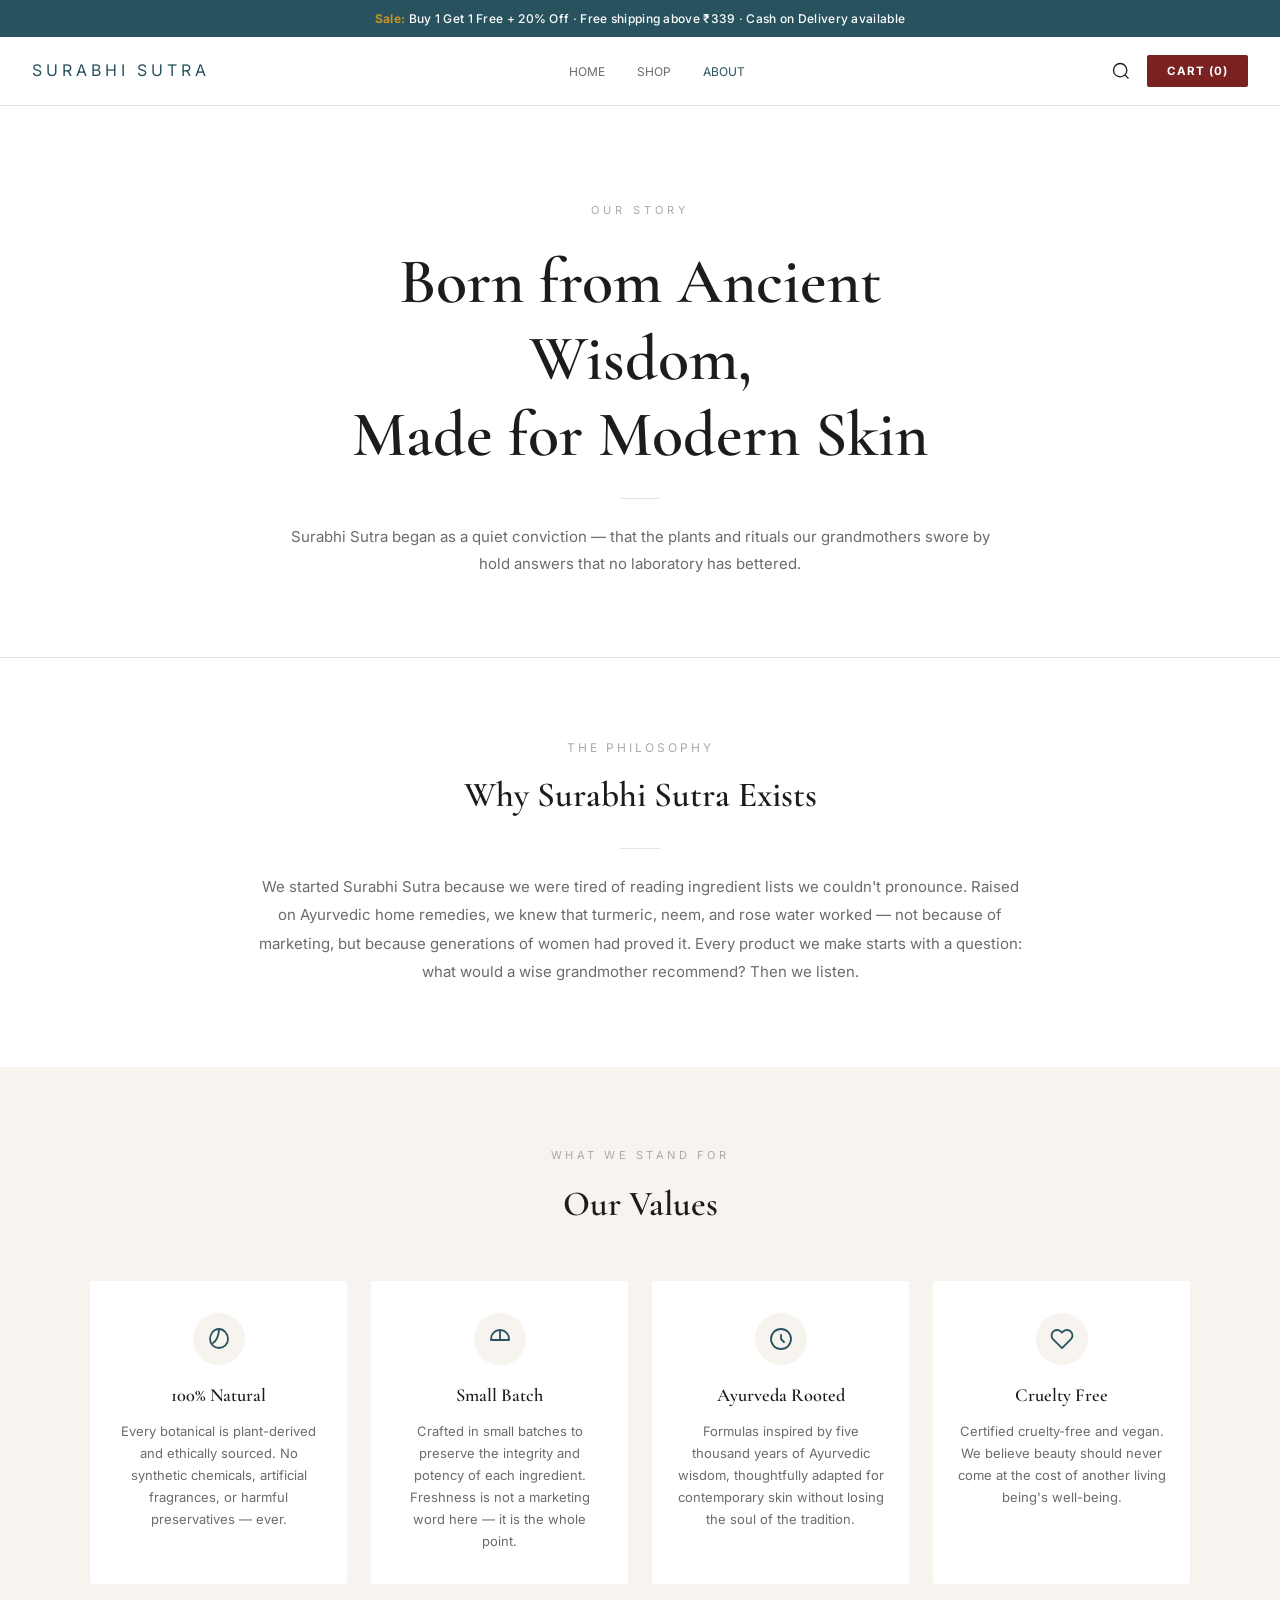
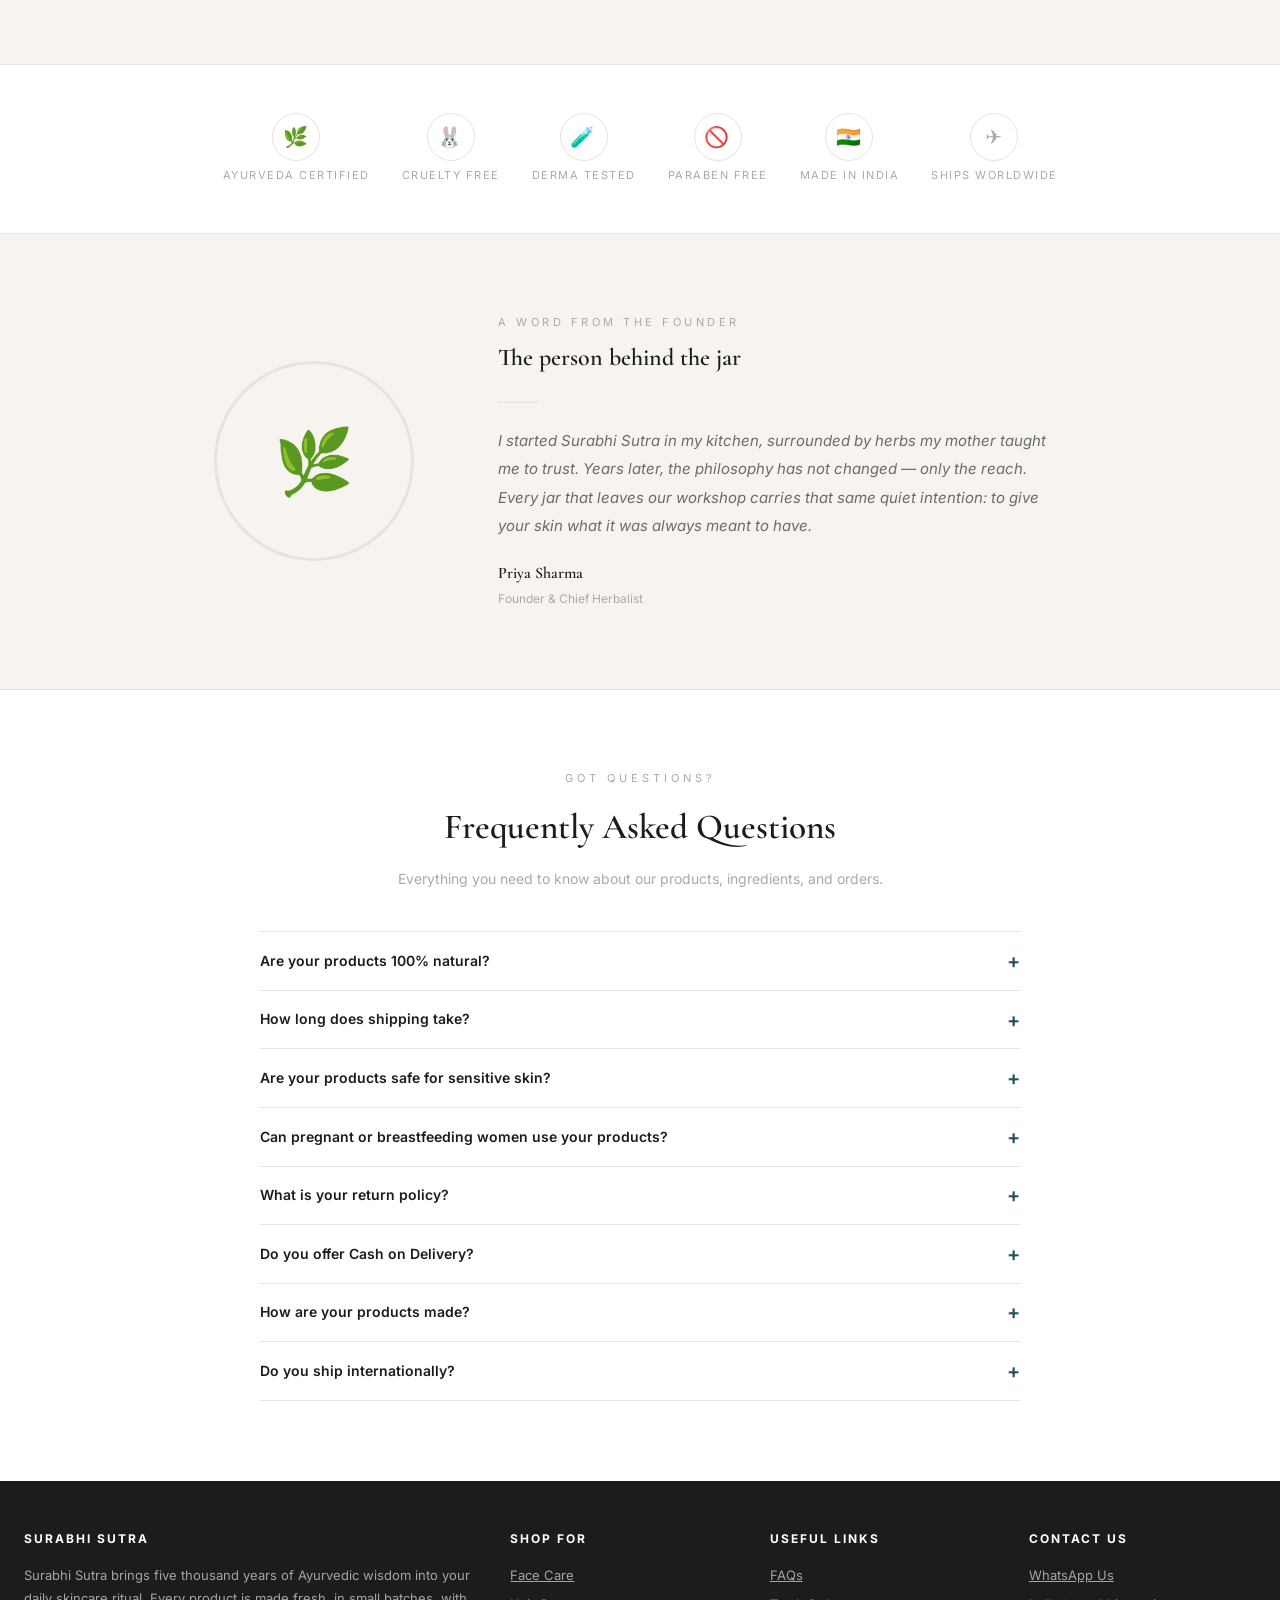
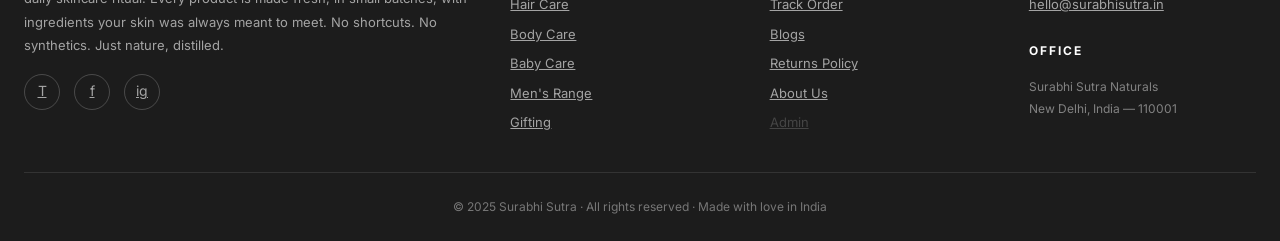
==== about.html @ f1f94193 "Fix announce bar not showing — add inline IIFE on all 4 pages Replace deferred footer.js-dependent a" ====
<!DOCTYPE html>
<html lang="en">
<head>
  <meta charset="UTF-8"/>
  <meta name="viewport" content="width=device-width, initial-scale=1.0"/>
  <title>About Us — Surabhi Sutra</title>
  <link rel="preconnect" href="https://fonts.googleapis.com">
  <link rel="preconnect" href="https://fonts.gstatic.com" crossorigin>
  <link href="https://fonts.googleapis.com/css2?family=Inter:wght@400;500;600;700&family=Cormorant+Garamond:ital,wght@0,400;0,600;1,400;1,600&display=swap" rel="stylesheet">
  <link rel="stylesheet" href="css/styles.css">
  <style>
    /* ── ABOUT HERO ── */
    .ab-hero{
      background:var(--cream);
      padding:6rem 1.5rem 5rem;
      text-align:center;
      border-bottom:1px solid var(--border);
    }
    .ab-hero-inner{max-width:700px;margin:auto;}
    .ab-hero-eyebrow{
      font-size:11px;letter-spacing:4px;text-transform:uppercase;
      color:var(--text-light);margin-bottom:1.5rem;
      font-family:'Inter',system-ui,sans-serif;
    }
    .ab-hero-heading{
      font-family:'Cormorant Garamond',Georgia,serif;
      font-size:clamp(2.4rem,5vw,4rem);
      font-weight:600;color:var(--text-dark);
      line-height:1.2;margin-bottom:1.5rem;
      white-space:pre-line;
    }
    .ab-hero-sub{
      font-size:15px;color:var(--text-mid);
      line-height:1.8;
    }

    /* ── STORY ── */
    .ab-story{
      max-width:820px;margin:0 auto;
      padding:5rem 1.5rem;text-align:center;
    }
    .ab-story-title{
      font-family:'Cormorant Garamond',Georgia,serif;
      font-size:clamp(1.6rem,3vw,2.2rem);
      font-weight:600;color:var(--text-dark);margin-bottom:1.5rem;
    }
    .ab-story-text{
      font-size:15px;color:var(--text-mid);line-height:1.9;
    }

    /* ── DIVIDER ── */
    .ab-divider{
      width:40px;height:1px;background:var(--border);
      margin:1.5rem auto;
    }
    .ab-divider.left{margin:1.5rem 0;}

    /* ── VALUES ── */
    .ab-values{
      background:var(--beige);
      padding:5rem 1.5rem;
    }
    .ab-values-inner{max-width:1100px;margin:auto;}
    .ab-values-eyebrow{
      font-size:11px;letter-spacing:3.5px;text-transform:uppercase;
      color:var(--text-light);margin-bottom:.75rem;text-align:center;
      font-family:'Inter',system-ui,sans-serif;
    }
    .ab-values-title{
      font-family:'Cormorant Garamond',Georgia,serif;
      font-size:clamp(1.6rem,3vw,2.2rem);font-weight:600;
      color:var(--text-dark);text-align:center;margin-bottom:3rem;
    }
    .ab-values-grid{
      display:grid;grid-template-columns:repeat(4,1fr);gap:1.5rem;
    }
    @media(max-width:900px){.ab-values-grid{grid-template-columns:1fr 1fr;}}
    @media(max-width:480px){.ab-values-grid{grid-template-columns:1fr;}}
    .ab-value-card{
      background:#fff;border:none;
      border-radius:2px;padding:2rem 1.5rem;text-align:center;
    }
    .ab-value-icon{
      width:52px;height:52px;border-radius:50%;
      background:var(--beige);margin:0 auto 1rem;
      display:flex;align-items:center;justify-content:center;
    }
    .ab-value-icon svg{
      width:24px;height:24px;stroke:var(--sage);
      fill:none;stroke-width:1.8;stroke-linecap:round;stroke-linejoin:round;
    }
    .ab-value-title{
      font-family:'Cormorant Garamond',Georgia,serif;
      font-size:1.15rem;font-weight:600;color:var(--text-dark);margin-bottom:.6rem;
    }
    .ab-value-desc{font-size:13px;color:var(--text-mid);line-height:1.7;}

    /* ── FOUNDER ── */
    .ab-founder-wrap{
      max-width:900px;margin:0 auto;
      padding:5rem 1.5rem;
      display:grid;grid-template-columns:220px 1fr;gap:4rem;
      align-items:center;
    }
    @media(max-width:700px){
      .ab-founder-wrap{grid-template-columns:1fr;text-align:center;}
      .ab-founder-img-wrap{margin:0 auto;}
      .ab-divider.left{margin:1.5rem auto;}
    }
    .ab-founder-img-wrap{
      width:200px;height:200px;border-radius:50%;
      overflow:hidden;background:var(--beige);
      border:3px solid var(--border);
      display:flex;align-items:center;justify-content:center;
      font-size:4rem;flex-shrink:0;
    }
    .ab-founder-img-wrap img{width:100%;height:100%;object-fit:cover;}
    .ab-founder-eyebrow{
      font-size:11px;letter-spacing:3.5px;text-transform:uppercase;
      color:var(--text-light);margin-bottom:.5rem;
      font-family:'Inter',system-ui,sans-serif;
    }
    .ab-founder-heading{
      font-family:'Cormorant Garamond',Georgia,serif;
      font-size:1.5rem;font-weight:600;color:var(--text-dark);
      margin-bottom:1rem;
    }
    .ab-founder-note{
      font-size:15px;color:var(--text-mid);
      line-height:1.9;font-style:italic;margin-bottom:1.25rem;
    }
    .ab-founder-sig{
      font-family:'Cormorant Garamond',Georgia,serif;
      font-size:1rem;font-weight:600;color:var(--text-dark);
    }
    .ab-founder-role{font-size:12px;color:var(--text-light);margin-top:3px;}

    /* ── FAQ ── */
    .ab-faq{
      padding:5rem 1.5rem;
      border-top:1px solid var(--border);
    }
    .ab-faq-inner{max-width:760px;margin:0 auto;}
    .ab-faq-eyebrow{
      font-size:11px;letter-spacing:4px;text-transform:uppercase;
      color:var(--text-light);margin-bottom:.75rem;text-align:center;
      font-family:'Inter',system-ui,sans-serif;
    }
    .ab-faq-title{
      font-family:'Cormorant Garamond',Georgia,serif;
      font-size:clamp(1.6rem,3vw,2.2rem);font-weight:600;
      color:var(--text-dark);text-align:center;margin-bottom:.75rem;
    }
    .ab-faq-sub{
      font-size:14px;color:var(--text-light);text-align:center;
      margin-bottom:2.5rem;line-height:1.7;
    }
    .ab-faq-list{}
    .ab-faq-item{
      border-bottom:1px solid var(--border);
    }
    .ab-faq-item:first-child{border-top:1px solid var(--border);}
    .ab-faq-q{
      display:flex;justify-content:space-between;align-items:center;
      padding:1.1rem 0;cursor:pointer;gap:1rem;
      font-size:14px;font-weight:600;color:var(--text-dark);
      font-family:'Inter',system-ui,sans-serif;
      user-select:none;
    }
    .ab-faq-q:hover{color:var(--sage);}
    .ab-faq-icon{
      font-size:1.25rem;line-height:1;flex-shrink:0;
      color:var(--sage);transition:transform .25s;
    }
    .ab-faq-item.open .ab-faq-icon{transform:rotate(45deg);}
    .ab-faq-body{
      max-height:0;overflow:hidden;
      transition:max-height .3s ease,padding .3s ease;
    }
    .ab-faq-item.open .ab-faq-body{max-height:600px;}
    .ab-faq-a{
      font-size:14px;color:var(--text-mid);line-height:1.85;
      padding-bottom:1.1rem;
    }

    /* ── CERTS STRIP ── */
    .ab-certs{
      background:var(--cream);
      border-top:1px solid var(--border);
      padding:3rem 1.5rem;
    }
    .ab-certs-inner{
      max-width:900px;margin:auto;
      display:flex;justify-content:center;flex-wrap:wrap;gap:2rem;
    }
    .ab-cert-badge{
      display:flex;flex-direction:column;align-items:center;gap:6px;
      font-size:11px;letter-spacing:1.5px;text-transform:uppercase;
      color:var(--text-light);font-family:'Inter',system-ui,sans-serif;
    }
    .ab-cert-icon{
      width:48px;height:48px;border:1px solid var(--border);border-radius:50%;
      display:flex;align-items:center;justify-content:center;font-size:20px;
    }
  </style>
</head>
<body>

<!-- ANNOUNCE BAR -->
<div class="announce-bar"><span id="announce-bar-text"></span></div>
<script>
(function(){
  try {
    var s=JSON.parse(localStorage.getItem('surabhi_announce_settings')||'{}');
    var msgs=(s.messages&&s.messages.filter(Boolean).length)?s.messages.filter(Boolean):['Sale: Buy 1 Get 1 Free + 20% Off · Free shipping above ₹339 · Cash on Delivery available'];
    var iv=Number(s.interval)||4;
    var el=document.getElementById('announce-bar-text');
    if(!el||!msgs.length)return;
    function fmt(t){var c=t.indexOf(':');return(c>0&&c<=25)?'<strong>'+t.slice(0,c)+':</strong>'+t.slice(c+1):t;}
    el.innerHTML=fmt(msgs[0]);
    if(msgs.length<2)return;
    var idx=0;
    setInterval(function(){el.classList.add('announce-fade');setTimeout(function(){idx=(idx+1)%msgs.length;el.innerHTML=fmt(msgs[idx]);el.classList.remove('announce-fade');},380);},iv*1000);
  }catch(e){}
})();
</script>

<!-- NAV -->
<nav>
  <div class="nav-logo" onclick="window.location.href='index.html'">SURABHI SUTRA</div>

  <ul class="nav-links">
    <li><a onclick="window.location.href='index.html'">Home</a></li>
    <li><a onclick="window.location.href='index.html?goto=shop'">Shop</a></li>
    <li><a onclick="window.location.href='about.html'" style="color:var(--sage);">About</a></li>
  </ul>

  <div class="nav-right">
    <button class="nav-icon-btn" title="Search" aria-label="Search" onclick="window.location.href='index.html?goto=shop'">
      <svg viewBox="0 0 24 24"><circle cx="11" cy="11" r="8"/><path d="m21 21-4.35-4.35"/></svg>
    </button>
    <button class="nav-cart" onclick="window.location.href='index.html?goto=cart'">
      Cart&nbsp;(<span id="cart-count">0</span>)
    </button>
    <button class="nav-hamburger" id="nav-hamburger" onclick="document.getElementById('mobile-nav-overlay').classList.toggle('open')" aria-label="Open menu">
      <span></span><span></span><span></span>
    </button>
  </div>
</nav>

<!-- MOBILE NAV OVERLAY -->
<div id="mobile-nav-overlay" class="mobile-nav-overlay">
  <button class="mobile-nav-close" onclick="document.getElementById('mobile-nav-overlay').classList.remove('open')" aria-label="Close menu">✕</button>
  <nav class="mobile-nav-list">
    <a onclick="window.location.href='index.html'">Home</a>
    <a onclick="window.location.href='index.html?goto=shop'">Shop</a>
    <a onclick="window.location.href='about.html'" style="color:var(--terracotta);">About</a>
    <button class="btn-primary" onclick="window.location.href='index.html?goto=cart'">
      Cart (<span id="mobile-cart-count">0</span>)
    </button>
  </nav>
</div>

<!-- HERO -->
<section class="ab-hero">
  <div class="ab-hero-inner">
    <p class="ab-hero-eyebrow" id="ab-eyebrow">Our Story</p>
    <h1 class="ab-hero-heading" id="ab-heading">Born from Ancient Wisdom,
Made for Modern Skin</h1>
    <div class="ab-divider"></div>
    <p class="ab-hero-sub" id="ab-subtext">Surabhi Sutra began as a quiet conviction — that the plants and rituals our grandmothers swore by hold answers that no laboratory has bettered.</p>
  </div>
</section>

<!-- BRAND STORY -->
<section class="ab-story">
  <p class="section-label" style="text-align:center;">THE PHILOSOPHY</p>
  <h2 class="ab-story-title" id="ab-story-title">Why Surabhi Sutra Exists</h2>
  <div class="ab-divider"></div>
  <p class="ab-story-text" id="ab-story-text">We started Surabhi Sutra because we were tired of reading ingredient lists we couldn't pronounce. Raised on Ayurvedic home remedies, we knew that turmeric, neem, and rose water worked — not because of marketing, but because generations of women had proved it. Every product we make starts with a question: what would a wise grandmother recommend? Then we listen.</p>
</section>

<!-- VALUES -->
<section class="ab-values">
  <div class="ab-values-inner">
    <p class="ab-values-eyebrow">What We Stand For</p>
    <h2 class="ab-values-title">Our Values</h2>
    <div class="ab-values-grid" id="ab-values-grid">
      <!-- filled by JS -->
    </div>
  </div>
</section>

<!-- CERTIFICATIONS STRIP -->
<section class="ab-certs">
  <div class="ab-certs-inner">
    <div class="ab-cert-badge"><div class="ab-cert-icon">🌿</div>Ayurveda Certified</div>
    <div class="ab-cert-badge"><div class="ab-cert-icon">🐰</div>Cruelty Free</div>
    <div class="ab-cert-badge"><div class="ab-cert-icon">🧪</div>Derma Tested</div>
    <div class="ab-cert-badge"><div class="ab-cert-icon">🚫</div>Paraben Free</div>
    <div class="ab-cert-badge"><div class="ab-cert-icon">🇮🇳</div>Made in India</div>
    <div class="ab-cert-badge"><div class="ab-cert-icon">✈️</div>Ships Worldwide</div>
  </div>
</section>

<!-- FOUNDER -->
<section style="background:var(--beige);border-top:1px solid var(--border);">
  <div class="ab-founder-wrap">
    <div>
      <div class="ab-founder-img-wrap" id="ab-founder-img-wrap">🌿</div>
    </div>
    <div>
      <p class="ab-founder-eyebrow">A Word from the Founder</p>
      <h3 class="ab-founder-heading">The person behind the jar</h3>
      <div class="ab-divider left"></div>
      <p class="ab-founder-note" id="ab-founder-note">I started Surabhi Sutra in my kitchen, surrounded by herbs my mother taught me to trust. Years later, the philosophy has not changed — only the reach. Every jar that leaves our workshop carries that same quiet intention: to give your skin what it was always meant to have.</p>
      <p class="ab-founder-sig" id="ab-founder-name">Priya Sharma</p>
      <p class="ab-founder-role" id="ab-founder-role">Founder &amp; Chief Herbalist</p>
    </div>
  </div>
</section>

<!-- FAQ -->
<section class="ab-faq" id="faq">
  <div class="ab-faq-inner">
    <p class="ab-faq-eyebrow">Got Questions?</p>
    <h2 class="ab-faq-title" id="ab-faq-title">Frequently Asked Questions</h2>
    <p class="ab-faq-sub" id="ab-faq-sub">Everything you need to know about our products, ingredients, and orders.</p>
    <div class="ab-faq-list" id="ab-faq-list"><!-- filled by JS --></div>
  </div>
</section>

<!-- FOOTER -->
<footer class="site-footer">
  <div class="site-footer-inner">
    <div class="site-footer-brand">
      <h4>Surabhi Sutra</h4>
      <p id="footer-brand-desc"></p>
      <div class="site-footer-socials" id="footer-socials"></div>
    </div>
    <div>
      <h4>Shop For</h4>
      <ul>
        <li><a href="index.html?goto=shop">Face Care</a></li>
        <li><a href="index.html?goto=shop">Hair Care</a></li>
        <li><a href="index.html?goto=shop">Body Care</a></li>
        <li><a href="index.html?goto=shop">Baby Care</a></li>
        <li><a href="index.html?goto=shop">Men's Range</a></li>
        <li><a href="index.html?goto=shop">Gifting</a></li>
      </ul>
    </div>
    <div>
      <h4>Useful Links</h4>
      <ul>
        <li><a href="about.html#faq">FAQs</a></li>
        <li><a href="#">Track Order</a></li>
        <li><a href="#">Blogs</a></li>
        <li><a href="returns.html">Returns Policy</a></li>
        <li><a href="about.html">About Us</a></li>
        <li><a href="admin.html" style="opacity:.3;">Admin</a></li>
      </ul>
    </div>
    <div>
      <h4>Contact Us</h4>
      <ul id="footer-contact-list"></ul>
      <div id="footer-office-block"></div>
    </div>
  </div>
  <div class="site-footer-bottom" id="footer-copyright"></div>
</footer>
<script src="js/footer.js"></script>

<script>
const VALUE_ICONS = [
  `<svg viewBox="0 0 24 24"><path d="M12 2C6 2 3 8 3 12c0 5 4 9 9 9s9-4 9-9C21 7 17 2 12 2z"/><path d="M12 2c0 0 0 10-6 14"/></svg>`,
  `<svg viewBox="0 0 24 24"><path d="M12 3a9 9 0 0 1 9 9v1H3v-1a9 9 0 0 1 9-9z"/><path d="M12 3v10"/></svg>`,
  `<svg viewBox="0 0 24 24"><circle cx="12" cy="12" r="10"/><path d="M12 8v4l3 3"/></svg>`,
  `<svg viewBox="0 0 24 24"><path d="M20.84 4.61a5.5 5.5 0 0 0-7.78 0L12 5.67l-1.06-1.06a5.5 5.5 0 0 0-7.78 7.78l1.06 1.06L12 21.23l7.78-7.78 1.06-1.06a5.5 5.5 0 0 0 0-7.78z"/></svg>`
];

const DEFAULT_FAQS = [
  { q: 'Are your products 100% natural?', a: 'Yes. Every ingredient in our formulas is plant-derived, Ayurvedic-sourced, and free from synthetic chemicals, artificial fragrances, SLS, SLES, and parabens. We publish the full INCI list on every product page.' },
  { q: 'How long does shipping take?', a: 'Delhi/NCR orders are delivered in 2–3 business days. Pan-India orders typically arrive in 4–5 business days. You will receive a tracking link via SMS/WhatsApp once your order is dispatched.' },
  { q: 'Are your products safe for sensitive skin?', a: 'Yes. Our formulas are dermatologically tested and free from harsh surfactants and synthetic irritants. We recommend a 24-hour patch test on the inner forearm before facial use — this is standard practice for any new skincare product.' },
  { q: 'Can pregnant or breastfeeding women use your products?', a: 'Our ingredient lists are clean and generally considered safe. However, as a precaution we always recommend consulting your doctor before introducing any new skincare product during pregnancy or while breastfeeding.' },
  { q: 'What is your return policy?', a: 'We accept returns on unopened, unused products within 7 days of delivery. For damaged or incorrect items, please contact us within 48 hours with a photo and we will arrange a replacement or full refund at no cost to you. See our full Returns Policy for details.' },
  { q: 'Do you offer Cash on Delivery?', a: 'Yes, COD is available across India. Please note that COD orders have a slightly longer processing time of 1 business day.' },
  { q: 'How are your products made?', a: 'All products are handcrafted in small batches at our workshop in New Delhi using whole, fresh botanicals. We do not use pre-made bases or bulk-manufactured extracts. Small-batch production means every jar reaches you at peak freshness and potency.' },
  { q: 'Do you ship internationally?', a: 'Currently we ship across India. International shipping to select countries is available — please WhatsApp us or email hello@surabhisutra.in for international order enquiries and shipping rates.' }
];

function getAboutSettings() {
  const DEFAULT = {
    eyebrow:      'Our Story',
    heading:      'Born from Ancient Wisdom,\nMade for Modern Skin',
    subtext:      'Surabhi Sutra began as a quiet conviction — that the plants and rituals our grandmothers swore by hold answers that no laboratory has bettered.',
    story_title:  'Why Surabhi Sutra Exists',
    story:        'We started Surabhi Sutra because we were tired of reading ingredient lists we couldn\'t pronounce. Raised on Ayurvedic home remedies, we knew that turmeric, neem, and rose water worked — not because of marketing, but because generations of women had proved it. Every product we make starts with a question: what would a wise grandmother recommend? Then we listen.',
    values: [
      { title: '100% Natural',    desc: 'Every botanical is plant-derived and ethically sourced. No synthetic chemicals, artificial fragrances, or harmful preservatives — ever.' },
      { title: 'Small Batch',     desc: 'Crafted in small batches to preserve the integrity and potency of each ingredient. Freshness is not a marketing word here — it is the whole point.' },
      { title: 'Ayurveda Rooted', desc: 'Formulas inspired by five thousand years of Ayurvedic wisdom, thoughtfully adapted for contemporary skin without losing the soul of the tradition.' },
      { title: 'Cruelty Free',    desc: 'Certified cruelty-free and vegan. We believe beauty should never come at the cost of another living being\'s well-being.' }
    ],
    founder_name: 'Priya Sharma',
    founder_role: 'Founder & Chief Herbalist',
    founder_note: 'I started Surabhi Sutra in my kitchen, surrounded by herbs my mother taught me to trust. Years later, the philosophy has not changed — only the reach. Every jar that leaves our workshop carries that same quiet intention: to give your skin what it was always meant to have.',
    founder_img:  '',
    faq_title:    'Frequently Asked Questions',
    faq_sub:      'Everything you need to know about our products, ingredients, and orders.',
    faqs:         DEFAULT_FAQS
  };
  try {
    const stored = JSON.parse(localStorage.getItem('surabhi_about_settings') || '{}');
    return {
      ...DEFAULT, ...stored,
      values: (stored.values?.length === 4 ? stored.values : DEFAULT.values),
      faqs:   (stored.faqs?.length ? stored.faqs : DEFAULT.faqs)
    };
  } catch { return DEFAULT; }
}

function toggleFaq(item) {
  item.classList.toggle('open');
}

function driveThumb(url) {
  const m = url.match(/\/d\/([a-zA-Z0-9_-]+)/);
  return m ? `https://drive.google.com/thumbnail?id=${m[1]}&sz=w400` : url;
}

function render() {
  const s = getAboutSettings();

  document.title = 'About Us — Surabhi Sutra';

  const set = (id, val) => { const el = document.getElementById(id); if (el) el.textContent = val; };
  set('ab-eyebrow',      s.eyebrow);
  set('ab-story-title',  s.story_title);
  set('ab-story-text',   s.story);
  set('ab-founder-note', s.founder_note);
  set('ab-founder-name', s.founder_name);
  set('ab-founder-role', s.founder_role);

  const headingEl = document.getElementById('ab-heading');
  if (headingEl) headingEl.textContent = s.heading.replace(/\\n/g, '\n');

  const subtextEl = document.getElementById('ab-subtext');
  if (subtextEl) subtextEl.textContent = s.subtext;

  const imgWrap = document.getElementById('ab-founder-img-wrap');
  if (imgWrap && s.founder_img) {
    imgWrap.innerHTML = `<img src="${driveThumb(s.founder_img)}" alt="${s.founder_name}" onerror="this.parentElement.innerHTML='🌿'">`;
  }

  const grid = document.getElementById('ab-values-grid');
  if (grid) {
    grid.innerHTML = s.values.map((v, i) => `
      <div class="ab-value-card">
        <div class="ab-value-icon">${VALUE_ICONS[i]}</div>
        <div class="ab-value-title">${v.title}</div>
        <div class="ab-value-desc">${v.desc}</div>
      </div>`).join('');
  }

  const faqTitle = document.getElementById('ab-faq-title');
  const faqSub   = document.getElementById('ab-faq-sub');
  const faqList  = document.getElementById('ab-faq-list');
  if (faqTitle) faqTitle.textContent = s.faq_title || 'Frequently Asked Questions';
  if (faqSub)   faqSub.textContent   = s.faq_sub   || '';
  if (faqList) {
    faqList.innerHTML = (s.faqs || []).map((f, i) => `
      <div class="ab-faq-item" id="faq-item-${i}">
        <div class="ab-faq-q" onclick="toggleFaq(document.getElementById('faq-item-${i}'))">
          <span>${f.q || ''}</span>
          <span class="ab-faq-icon">+</span>
        </div>
        <div class="ab-faq-body"><p class="ab-faq-a">${f.a || ''}</p></div>
      </div>`).join('');
    if (window.location.hash === '#faq') {
      document.getElementById('faq')?.scrollIntoView({ behavior: 'smooth', block: 'start' });
    }
  }

  try {
    const cart = JSON.parse(localStorage.getItem('surabhi_cart') || '[]');
    const count = cart.reduce((s, i) => s + (i.qty || 1), 0);
    ['cart-count','mobile-cart-count'].forEach(id => {
      const el = document.getElementById(id);
      if (el) el.textContent = count;
    });
  } catch {}
}

render();
renderFooter();
initAnnounceBar();
</script>
</body>
</html>
---- css/styles.css ----
/* RESET */
*{
  margin:0;
  padding:0;
  box-sizing:border-box;
}

/* ────────────────────────────── WELCOME SCREEN ────────────────────────────── */
#welcome-screen{
  position:fixed;
  inset:0;
  z-index:9000;
  background:var(--cream);
  display:flex;
  flex-direction:column;
  align-items:center;
  justify-content:center;
  text-align:center;
  padding:2rem;
  transition:opacity 0.8s ease,visibility 0.8s ease;
  opacity:1;
  visibility:visible;
}

#welcome-screen.fade-out{
  opacity:0;
  visibility:hidden;
  pointer-events:none;
}

.welcome-logo{
  font-family:'Inter',system-ui,sans-serif;
  font-size:13px;
  letter-spacing:6px;
  color:var(--sage);
  margin-bottom:2rem;
  text-transform:uppercase;
}

.welcome-divider{
  width:60px;
  height:0.5px;
  background:var(--border);
  margin:1.5rem auto;
}

.welcome-title{
  font-family:'Inter',system-ui,sans-serif;
  font-size:clamp(2rem,5vw,3rem);
  font-weight:400;
  color:var(--text-dark);
  letter-spacing:1px;
  line-height:1.4;
  margin-bottom:1rem;
}

.welcome-tagline{
  font-family:'Inter',system-ui,sans-serif;
  font-style:italic;
  font-size:1rem;
  color:var(--text-mid);
  letter-spacing:0.5px;
}

.welcome-loader{
  margin-top:3rem;
  width:80px;
  height:1px;
  background:var(--border);
  position:relative;
  overflow:hidden;
}

.welcome-loader::after{
  content:'';
  position:absolute;
  top:0;
  left:-100%;
  width:100%;
  height:100%;
  background:var(--sage);
  animation:loaderSlide 1.2s ease-in-out infinite;
}

@keyframes loaderSlide{
  0%{left:-100%;}
  50%{left:0;}
  100%{left:100%;}
}

/* THEME — International Premium Palette */
:root{
  --cream:#ffffff;
  --beige:#f7f4ef;
  --sage:#28535e;
  --sage-light:#1f5458;
  --terracotta:#7a2121;
  --brown:#5a1818;
  --text-dark:#1c1c1c;
  --text-mid:#6b6b6b;
  --text-light:#aaaaaa;
  --border:#e8e3dc;
  --amber:#c8922a;
  --sand:#e0b692;
  --sand-fg:#1b2e1e;
  --surface:#f7f4ef;
}

body{
  font-family:'Inter',system-ui,sans-serif;
  background:var(--cream);
  color:var(--text-dark);
  line-height:1.6;
}

/* GLOBAL CONTAINER (IMPORTANT) */
.container{
  max-width:1100px;
  margin:auto;
  padding:0 1.5rem;
}

/* SECTIONS */
.section{
  padding:4rem 0;
}

.section-label{
  font-size:12px;
  letter-spacing:3px;
  text-transform:uppercase;
  color:var(--text-light);
  margin-bottom:10px;
}

.section-title{
  font-family:'Cormorant Garamond',Georgia,serif;
  font-size:clamp(1.8rem,3vw,2.6rem);
  font-weight:600;
  letter-spacing:-.3px;
  margin-bottom:2rem;
}

/* TOAST */
#toast-container{
  position:fixed;
  bottom:2rem;
  right:2rem;
  z-index:9999;
}

.toast{
  background:#222;
  color:#fff;
  padding:10px 16px;
  margin-top:8px;
  opacity:0;
  transform:translateY(10px);
  transition:0.3s;
}

.toast.show{
  opacity:1;
  transform:translateY(0);
}

/* ANNOUNCEMENT BAR */
.announce-bar{
  background:var(--sage);
  color:#fff;
  text-align:center;
  font-size:12px;
  font-weight:500;
  padding:9px 16px;
  letter-spacing:.3px;
}
.announce-bar strong{color:var(--amber);}
#announce-bar-text{
  display:inline-block;
  transition:opacity .35s ease,transform .35s ease;
}
#announce-bar-text.announce-fade{
  opacity:0;
  transform:translateY(-6px);
}

/* MARQUEE */
.marquee-bar{
  background:var(--sage);
  overflow:hidden;
  padding:0.75rem 2rem;
}

.marquee-track{
  display:flex;
  align-items:center;
  gap:1rem;
  white-space:nowrap;
  will-change:transform;
}

.marquee-dot{
  color:#fff;
  opacity:0.5;
}

.marquee-track span{
  color:#fff;
  font-size:13px;
  letter-spacing:0.5px;
  display:inline-block;
  flex-shrink:0;
}

/* NAV */
nav{
  background:var(--cream);
  border-bottom:1px solid var(--border);
  padding:1rem 2rem;
  display:flex;
  justify-content:space-between;
  align-items:center;
  position:sticky;
  top:0;
  z-index:100;
}

.nav-logo{
  letter-spacing:4px;
  color:var(--sage);
  cursor:pointer;
}

.nav-links{
  display:flex;
  gap:2rem;
  list-style:none;
}

.nav-links a{
  text-transform:uppercase;
  font-size:12px;
  cursor:pointer;
  color:var(--text-mid);
}

.nav-links a:hover{
  color:var(--sage);
}

.nav-icon-btn{
  background:none;border:none;cursor:pointer;
  padding:8px;color:var(--text-dark);transition:color .2s;
  display:flex;align-items:center;justify-content:center;
}
.nav-icon-btn:hover{color:var(--terracotta);}
.nav-icon-btn svg{width:20px;height:20px;stroke:currentColor;fill:none;stroke-width:1.6;}
.nav-right{display:flex;align-items:center;gap:8px;flex-shrink:0;}
.nav-cart{
  font-size:11.5px;
  font-weight:700;
  letter-spacing:1px;
  text-transform:uppercase;
  cursor:pointer;
  background:var(--terracotta);
  color:#fff;
  border:none;
  border-radius:2px;
  padding:9px 20px;
  font-family:'Inter',system-ui,sans-serif;
  transition:background .2s;
}
.nav-cart:hover{background:var(--brown);}
@media(max-width:768px){
  .nav-icon-btn{display:none;}
}

/* PAGE */
.page{display:none;}
.page.active{display:block;}

/* HERO */
.hero{
  display:grid;
  grid-template-columns:1fr 1fr;
  min-height:82vh;
  background:var(--cream);
}

.hero-text{
  display:flex;
  flex-direction:column;
  justify-content:center;
  padding:80px 56px 80px 48px;
  gap:20px;
}

.hero-visual{
  background:var(--sage);
  position:relative;
  overflow:hidden;
  display:flex;
  align-items:center;
  justify-content:center;
}

.hero-visual::before{
  content:'';
  position:absolute;
  inset:0;
  background:radial-gradient(ellipse at 30% 40%, var(--sage-light) 0%, var(--sage) 60%);
}

.hero-visual::after{
  content:'🌿';
  font-size:9rem;
  opacity:.13;
  position:absolute;
  bottom:-20px;right:-20px;
  transform:rotate(-20deg);
}

.hero-eyebrow{
  font-size:11px;
  font-weight:700;
  letter-spacing:3px;
  text-transform:uppercase;
  color:var(--text-light);
  margin-bottom:0;
}

.hero-title{
  font-family:'Cormorant Garamond',Georgia,serif;
  font-size:clamp(3rem,6vw,5.5rem);
  font-weight:600;
  color:var(--text-dark);
  line-height:1.02;
  letter-spacing:-1px;
  margin-bottom:0;
}

.hero-title span{color:var(--terracotta);}

.hero-sub{
  max-width:460px;
  color:var(--text-mid);
  font-size:14px;
  line-height:1.75;
}

@media(max-width:768px){
  .hero{grid-template-columns:1fr;}
  .hero-visual{min-height:220px;order:-1;}
  .hero-text{padding:40px 20px;}
}

/* BUTTONS */
.btn-primary{
  padding:12px 32px;
  background:var(--terracotta);
  color:#fff;
  border:none;
  border-radius:2px;
  cursor:pointer;
  margin-top:1rem;
  letter-spacing:1px;
  font-weight:700;
  font-size:13px;
  text-transform:uppercase;
  font-family:'Inter',system-ui,sans-serif;
  transition:background .2s;
}

.btn-primary:hover{
  background:var(--brown);
}

/* PRODUCTS GRID */
.products-grid{
  display:grid;
  grid-template-columns:repeat(auto-fill,minmax(240px,1fr));
  gap:2rem;
}

/* PRODUCT CARD */
.product-card{
  background:#fff;
  border:none;
  border-radius:4px;
  cursor:pointer;
  transition:box-shadow .25s,transform .25s;
  box-shadow:0 1px 6px rgba(40,83,94,.08);
}

.product-card:hover{
  transform:translateY(-4px);
  box-shadow:0 6px 20px rgba(40,83,94,.15);
}

.product-img{
  height:auto;
  aspect-ratio:3/4;
  background:var(--beige);
  overflow:hidden;
}

.product-img img{
  width:100%;
  height:100%;
  object-fit:cover;
  transition:0.4s;
}

.product-card:hover img{
  transform:scale(1.05);
}

.product-info{
  padding:1rem;
}

.product-name{
  font-size:16px;
  margin-bottom:6px;
}

.product-price{
  color:var(--brown);
  font-weight:600;
}

/* PRODUCT PAGE */
.product-page-wrap{
  display:grid;
  grid-template-columns:1fr 1fr;
  gap:3rem;
  margin-top:2rem;
}

.product-page-wrap h2{
  font-size:2rem;
  margin-bottom:1rem;
}

.product-page-wrap p{
  color:var(--text-mid);
  margin-bottom:1rem;
}

/* GALLERY */
.gallery{
  position:relative;
  height:400px;
}

.slide{
  position:absolute;
  width:100%;
  height:100%;
  object-fit:cover;
  opacity:0;
  transition:0.5s;
}

.slide.active{
  opacity:1;
}

.gallery-thumbs{
  display:flex;
  gap:6px;
  margin-top:10px;
}

.gallery-thumbs img{
  width:60px;
  height:60px;
  object-fit:cover;
  cursor:pointer;
}

/* BUNDLE */
.bundle-box{
  margin-top:2rem;
  padding:1rem;
  border:1px solid var(--border);
  background:#fafafa;
}

.bundle-box button{
  display:block;
  margin-top:10px;
  width:100%;
}

/* CART */
#cart-content{
  max-width:600px;
  margin:auto;
  margin-top:2rem;
}

/* CHECKOUT */
.checkout-form{
  max-width:500px;
  margin:auto;
  padding:2rem;
  background:#fff;
  border:1px solid var(--border);
}

.checkout-form input{
  width:100%;
  padding:10px;
  margin-bottom:1rem;
  border:1px solid var(--border);
}

/* VALUES */
.values-grid{
  display:grid;
  grid-template-columns:repeat(auto-fit,minmax(200px,1fr));
  gap:1rem;
  margin-top:2rem;
}

.values-grid div{
  background:#fff;
  padding:1.5rem;
  text-align:center;
  border:none;
  border-radius:8px;
  box-shadow:0 1px 8px rgba(40,83,94,.09);
}

/* FOOTER */
.site-footer{
  background:var(--text-dark);
  color:rgba(255,255,255,.75);
  padding:3rem 1.5rem 1.5rem;
}
.site-footer-inner{
  max-width:1280px;margin:auto;
  display:grid;grid-template-columns:2fr 1fr 1fr 1fr;
  gap:2rem;margin-bottom:2rem;
}
.site-footer-inner h4{
  font-size:12px;letter-spacing:2px;text-transform:uppercase;
  color:#fff;margin-bottom:1rem;
  font-family:'Inter',system-ui,sans-serif;
}
.site-footer-inner ul{list-style:none;}
.site-footer-inner li{margin-bottom:6px;}
.site-footer-inner p,.site-footer-inner li{font-size:13px;line-height:1.8;}
.site-footer-inner a{color:rgba(255,255,255,.6);transition:.2s;cursor:pointer;}
.site-footer-inner a:hover{color:var(--amber);}
.site-footer-brand p{font-size:13px;line-height:1.8;color:rgba(255,255,255,.6);}
.site-footer-socials{display:flex;gap:14px;margin-top:1rem;}
.site-footer-socials a{
  width:36px;height:36px;border-radius:50%;
  border:1px solid rgba(255,255,255,.2);
  display:flex;align-items:center;justify-content:center;
  color:rgba(255,255,255,.6);font-size:14px;transition:.2s;
}
.site-footer-socials a:hover{border-color:var(--sage-light);color:var(--amber);}
.site-footer-bottom{
  max-width:1280px;margin:auto;
  border-top:1px solid rgba(255,255,255,.1);
  padding-top:1.5rem;
  font-size:12px;color:rgba(255,255,255,.4);
  text-align:center;
}

/* HAMBURGER NAV */
.nav-hamburger{
  display:none;
  flex-direction:column;
  gap:5px;
  background:none;
  border:none;
  cursor:pointer;
  padding:6px;
}
.nav-hamburger span{
  display:block;
  width:22px;
  height:2px;
  background:var(--text-dark);
  transition:.3s;
  border-radius:2px;
}

/* MOBILE NAV OVERLAY */
.mobile-nav-overlay{
  display:none;
  position:fixed;
  inset:0;
  background:var(--cream);
  z-index:1000;
  flex-direction:column;
  align-items:center;
  justify-content:center;
  gap:2rem;
}
.mobile-nav-overlay.open{display:flex;}
.mobile-nav-close{
  position:absolute;
  top:1.5rem;
  right:1.5rem;
  background:none;
  border:none;
  font-size:26px;
  cursor:pointer;
  color:var(--text-dark);
  line-height:1;
}
.mobile-nav-list{
  display:flex;
  flex-direction:column;
  align-items:center;
  gap:2rem;
  text-align:center;
}
.mobile-nav-list a{
  font-size:18px;
  letter-spacing:3px;
  text-transform:uppercase;
  color:var(--text-dark);
  cursor:pointer;
}
.mobile-nav-list a:hover{color:var(--terracotta);}

/* RESPONSIVE */
@media(max-width:900px){
  .product-page-wrap{
    grid-template-columns:1fr;
  }
  .site-footer-inner{
    grid-template-columns:1fr 1fr;
  }
}

@media(max-width:768px){
  nav{padding:.75rem 1.25rem;}
  .nav-links{display:none;}
  .nav-hamburger{display:flex;}
  .nav-cart{display:none;}
  .section{padding:2.5rem 0;}
  .section-title{font-size:1.5rem;}
  .announce-bar{font-size:11px;padding:7px 10px;}
}

@media(max-width:600px){
  .site-footer-inner{
    grid-template-columns:1fr;
  }
  .hero-title{
    font-size:2rem;
  }
  .products-grid{
    grid-template-columns:repeat(auto-fit,minmax(160px,1fr));
    gap:1rem;
  }
  .product-img{height:200px;}
  .cart-item-row{
    grid-template-columns:60px 1fr auto;
    grid-template-rows:auto auto;
  }
  .cart-item-unit,.cart-item-total{font-size:12px;}
}

/* ────────────────────────────── GALLERY PREMIUM ────────────────────────────── */
.gallery-wrap{
  position:relative;
  height:400px;
  background:var(--beige);
  overflow:hidden;
}

.gallery-arrow{
  position:absolute;
  top:50%;
  transform:translateY(-50%);
  z-index:10;
  width:36px;
  height:36px;
  background:#fff;
  border:none;
  border-radius:50%;
  box-shadow:0 2px 8px rgba(0,0,0,0.12);
  cursor:pointer;
  font-size:20px;
  color:var(--text-mid);
  display:flex;
  align-items:center;
  justify-content:center;
}

.gallery-arrow.prev{left:10px;}
.gallery-arrow.next{right:10px;}
.gallery-arrow:hover{background:var(--beige);}

.gallery-dots{
  position:absolute;
  bottom:10px;
  left:0;
  right:0;
  display:flex;
  justify-content:center;
  gap:6px;
}

.gallery-dot{
  width:7px;
  height:7px;
  border-radius:50%;
  background:var(--border);
  cursor:pointer;
  transition:background 0.3s;
}

.gallery-dot.active{background:var(--sage);}

.gallery-thumbs img{
  width:58px;
  height:58px;
  object-fit:cover;
  cursor:pointer;
  border:1.5px solid transparent;
  transition:border-color 0.2s;
}

.gallery-thumbs img.active{border-color:var(--sage);}

/* ────────────────────────────── PRODUCT DETAIL ────────────────────────────── */
.product-category-label{
  font-size:11px;
  letter-spacing:3px;
  text-transform:uppercase;
  color:var(--sage-light);
  margin-bottom:10px;
  font-family:'Inter',system-ui,sans-serif;
}

.product-detail-name{
  font-family:'Inter',system-ui,sans-serif;
  font-size:1.8rem;
  margin-bottom:0.75rem;
  color:var(--text-dark);
}

.product-detail-desc{
  font-size:13px;
  line-height:1.8;
  color:var(--text-mid);
  margin-bottom:1rem;
}

.product-divider{
  border:none;
  border-top:0.5px solid var(--border);
  margin:1rem 0;
}

.product-detail-price{
  font-size:26px;
  font-weight:700;
  color:var(--brown);
  font-family:'Inter',system-ui,sans-serif;
  margin-bottom:1.25rem;
}

/* ────────────────────────────── QTY CONTROL ────────────────────────────── */
.qty-row{
  display:flex;
  align-items:center;
  width:fit-content;
  border:1px solid var(--border);
  margin-bottom:1.25rem;
}

.qty-btn{
  width:38px;
  height:38px;
  background:none;
  border:none;
  font-size:18px;
  cursor:pointer;
  color:var(--text-mid);
  display:flex;
  align-items:center;
  justify-content:center;
}

.qty-btn:hover{background:var(--beige);}

.qty-display{
  width:44px;
  text-align:center;
  font-size:14px;
  border-left:1px solid var(--border);
  border-right:1px solid var(--border);
  height:38px;
  line-height:38px;
  font-family:'Inter',system-ui,sans-serif;
}

/* ────────────────────────────── ACTION BUTTONS ────────────────────────────── */
.product-actions{
  display:flex;
  gap:10px;
  flex-wrap:wrap;
  margin-bottom:1.5rem;
}

.product-actions .btn-primary{margin-top:0;}

.btn-outline{
  padding:12px 28px;
  background:transparent;
  color:var(--sage);
  border:1.5px solid var(--sage);
  cursor:pointer;
  letter-spacing:1px;
  font-size:13px;
  text-transform:uppercase;
  transition:background 0.2s,color 0.2s;
  font-family:'Inter',system-ui,sans-serif;
}

.btn-outline:hover{background:var(--sage);color:#fff;}

.btn-primary.confirmed{
  background:var(--sage-light);
  pointer-events:none;
}

/* ────────────────────────────── DELIVERY STRIP ────────────────────────────── */
.delivery-strip{
  display:flex;
  gap:1.25rem;
  font-size:12px;
  color:var(--text-light);
  border-top:0.5px solid var(--border);
  padding-top:1rem;
  margin-top:0.5rem;
  flex-wrap:wrap;
  font-family:'Inter',system-ui,sans-serif;
}

.delivery-strip span{
  display:flex;
  align-items:center;
  gap:5px;
}

/* ────────────────────────────── BUNDLE CARDS ────────────────────────────── */
.bundle-section{
  margin-top:2rem;
  padding-top:1.25rem;
  border-top:0.5px solid var(--border);
}

.bundle-section-title{
  font-size:11px;
  letter-spacing:2px;
  text-transform:uppercase;
  color:var(--text-light);
  margin-bottom:1rem;
  font-family:'Inter',system-ui,sans-serif;
}

.bundle-cards{
  display:flex;
  gap:10px;
  flex-wrap:wrap;
}

.bundle-card{
  flex:1;
  min-width:110px;
  border:1.5px solid var(--border);
  padding:14px 12px;
  cursor:pointer;
  text-align:center;
  transition:border-color 0.2s,background 0.2s;
  background:#fff;
}

.bundle-card:hover,.bundle-card.selected{
  border-color:var(--sage);
  background:var(--cream);
}

.bundle-qty-label{
  font-size:13px;
  font-weight:600;
  color:var(--text-dark);
  margin-bottom:6px;
  font-family:'Inter',system-ui,sans-serif;
}

.bundle-subtitle{
  font-size:11px;
  color:var(--text-light);
  margin-bottom:8px;
  font-family:'Inter',system-ui,sans-serif;
}

.bundle-badge{
  display:inline-block;
  background:var(--sage);
  color:#fff;
  font-size:10px;
  letter-spacing:1px;
  padding:2px 8px;
  margin-bottom:8px;
  text-transform:uppercase;
  font-family:'Inter',system-ui,sans-serif;
}

.bundle-price{
  font-size:15px;
  font-weight:700;
  color:var(--brown);
  font-family:'Inter',system-ui,sans-serif;
}

.bundle-original{
  font-size:11px;
  color:var(--text-light);
  text-decoration:line-through;
  font-family:'Inter',system-ui,sans-serif;
}

/* ────────────────────────────── CART REDESIGN ────────────────────────────── */
.cart-item-row{
  display:grid;
  grid-template-columns:72px 1fr auto auto auto;
  align-items:center;
  gap:1rem;
  padding:1rem 0;
  border-bottom:0.5px solid var(--border);
}

.cart-item-thumb{
  width:72px;
  height:72px;
  object-fit:cover;
  background:var(--beige);
  display:block;
}

.cart-item-name{
  font-size:14px;
  color:var(--text-dark);
  line-height:1.4;
  font-family:'Inter',system-ui,sans-serif;
}

.cart-item-unit{
  font-size:13px;
  color:var(--text-light);
  white-space:nowrap;
  font-family:'Inter',system-ui,sans-serif;
}

.cart-item-total{
  font-size:14px;
  font-weight:600;
  color:var(--brown);
  white-space:nowrap;
  font-family:'Inter',system-ui,sans-serif;
}

.cart-remove-btn{
  background:none;
  border:none;
  color:var(--terracotta);
  cursor:pointer;
  font-size:18px;
  line-height:1;
  padding:4px;
}

.cart-remove-btn:hover{opacity:0.7;}

.cart-total-row{
  display:flex;
  justify-content:space-between;
  align-items:center;
  padding-top:1.5rem;
  gap:1rem;
  flex-wrap:wrap;
}

.cart-subtotal-label{
  font-size:12px;
  letter-spacing:2px;
  text-transform:uppercase;
  color:var(--text-light);
  font-family:'Inter',system-ui,sans-serif;
}

.cart-subtotal-amount{
  font-size:22px;
  font-weight:700;
  color:var(--brown);
  font-family:'Inter',system-ui,sans-serif;
}

.cart-empty-msg{
  text-align:center;
  padding:4rem 2rem;
  color:var(--text-light);
  font-size:15px;
  border:1px dashed var(--border);
  font-family:'Inter',system-ui,sans-serif;
}

/* ────────────────────────────── VALUE CARD ICONS ────────────────────────────── */
.value-icon{
  margin-bottom:14px;
  display:flex;
  justify-content:center;
}

.value-icon svg{
  width:32px;
  height:32px;
  stroke:var(--sage);
  fill:none;
  stroke-width:1.5;
  stroke-linecap:round;
  stroke-linejoin:round;
}

.value-card{
  background:transparent;
  padding:1.5rem;
  text-align:center;
  border:none;
  box-shadow:none;
}

.value-icon{
  margin-bottom:20px;
  display:flex;
  justify-content:center;
}

.value-icon-wrap{
  width:56px;height:56px;
  border:1.5px solid var(--border);
  border-radius:50%;
  display:flex;align-items:center;justify-content:center;
  margin:0 auto 20px;
}

.value-icon svg{
  width:26px;height:26px;
  stroke:var(--sage);
  fill:none;stroke-width:1.5;
  stroke-linecap:round;stroke-linejoin:round;
}

.value-title{
  font-size:14px;
  font-weight:700;
  font-family:'Inter',system-ui,sans-serif;
  color:var(--text-dark);
  margin-bottom:10px;
}

.value-desc{
  font-size:13px;
  line-height:1.75;
  color:var(--text-mid);
  font-family:'Inter',system-ui,sans-serif;
}

/* ──────────────────────────────────────────────────────
   NEW PREMIUM SECTIONS
   ────────────────────────────────────────────────────── */

/* STATS STRIP */
.stats-strip{
  display:grid;grid-template-columns:repeat(4,1fr);
  background:var(--surface);
  border-top:1px solid var(--border);
  border-bottom:1px solid var(--border);
}
.stats-strip-item{
  padding:36px 20px;text-align:center;
  border-right:1px solid var(--border);
}
.stats-strip-item:last-child{border-right:none;}
.stats-strip-num{
  display:block;
  font-family:'Cormorant Garamond',Georgia,serif;
  font-size:clamp(2rem,3vw,2.6rem);
  font-weight:600;color:var(--text-dark);
  line-height:1;margin-bottom:7px;
}
.stats-strip-label{
  font-size:10.5px;letter-spacing:2.5px;
  text-transform:uppercase;color:var(--text-light);
}
@media(max-width:768px){
  .stats-strip{grid-template-columns:repeat(2,1fr);}
  .stats-strip-item:nth-child(2){border-right:none;}
  .stats-strip-item{padding:28px 16px;}
}

/* CATEGORY TILES */
.cats-section{padding:88px 0;background:var(--cream);}
.cats-head{text-align:center;margin-bottom:44px;}
.cats-eyebrow{
  font-size:10.5px;letter-spacing:3.5px;text-transform:uppercase;
  color:var(--text-light);margin-bottom:12px;
}
.cats-title{
  font-family:'Cormorant Garamond',Georgia,serif;
  font-size:clamp(1.8rem,3vw,2.6rem);font-weight:600;color:var(--text-dark);
}
.cats-grid{
  display:grid;grid-template-columns:repeat(4,1fr);gap:16px;
}
.cat-tile{
  aspect-ratio:3/4;position:relative;overflow:hidden;
  cursor:pointer;display:flex;align-items:flex-end;
  transition:transform .5s ease;
}
.cat-tile:hover{transform:scale(1.02);}
.cat-tile-bg{
  position:absolute;inset:0;
  display:flex;align-items:center;justify-content:center;
  font-size:5rem;transition:transform .5s ease;
}
.cat-tile:hover .cat-tile-bg{transform:scale(1.08);}
.cat-tile-overlay{
  position:absolute;inset:0;
  background:linear-gradient(to top,rgba(20,20,20,.7) 0%,transparent 55%);
}
.cat-tile-label{position:relative;z-index:1;padding:20px;}
.cat-tile-name{
  display:block;font-size:15px;font-weight:700;
  color:#fff;letter-spacing:.3px;margin-bottom:4px;
}
.cat-tile-sub{font-size:11px;color:rgba(255,255,255,.65);letter-spacing:1.5px;text-transform:uppercase;}
@media(max-width:900px){.cats-grid{grid-template-columns:repeat(2,1fr);}}
@media(max-width:480px){.cats-grid{gap:10px;}}

/* EDITORIAL SPLIT */
.editorial-section{
  display:grid;grid-template-columns:1fr 1fr;
}
.editorial-panel{
  background:var(--sage);min-height:520px;
  display:flex;align-items:center;justify-content:center;
  position:relative;overflow:hidden;
}
.editorial-panel::before{
  content:'';position:absolute;inset:0;
  background:radial-gradient(ellipse at 30% 50%,var(--sage-light) 0%,#1a3a42 100%);
}
.editorial-panel-icon{font-size:8rem;opacity:.13;position:relative;z-index:1;transform:rotate(-12deg);}
.editorial-content{
  padding:80px 64px;background:var(--surface);
  display:flex;flex-direction:column;justify-content:center;gap:24px;
}
.editorial-eyebrow{
  font-size:10.5px;letter-spacing:3.5px;text-transform:uppercase;color:var(--text-light);
}
.editorial-heading{
  font-family:'Cormorant Garamond',Georgia,serif;
  font-size:clamp(2rem,3.5vw,3rem);font-weight:600;
  color:var(--text-dark);line-height:1.12;letter-spacing:-.5px;
}
.editorial-heading em{font-style:italic;color:var(--terracotta);}
.editorial-body{font-size:14px;color:var(--text-mid);line-height:1.85;max-width:460px;}
.editorial-btn{
  width:fit-content;padding:13px 28px;
  background:var(--text-dark);color:#fff;
  border:none;border-radius:2px;
  font-size:11.5px;font-weight:700;letter-spacing:1.5px;text-transform:uppercase;
  cursor:pointer;font-family:'Inter',system-ui,sans-serif;transition:background .2s;
}
.editorial-btn:hover{background:var(--terracotta);}
@media(max-width:900px){
  .editorial-section{grid-template-columns:1fr;}
  .editorial-panel{min-height:280px;}
  .editorial-content{padding:48px 28px;}
}

/* CERTIFICATIONS STRIP */
.certs-strip{
  padding:32px 24px;
  border-top:1px solid var(--border);
  border-bottom:1px solid var(--border);
  background:var(--cream);
}
.certs-inner{
  max-width:1200px;margin:0 auto;
  display:flex;align-items:center;
  justify-content:center;gap:44px;flex-wrap:wrap;
}
.certs-label{
  font-size:9.5px;letter-spacing:3px;text-transform:uppercase;
  color:var(--text-light);font-weight:700;white-space:nowrap;
}
.certs-sep{width:1px;height:30px;background:var(--border);flex-shrink:0;}
.cert-item{text-align:center;display:flex;flex-direction:column;align-items:center;gap:5px;}
.cert-icon{font-size:20px;}
.cert-name{font-size:10px;letter-spacing:1.5px;color:var(--text-mid);font-weight:700;text-transform:uppercase;}
@media(max-width:600px){.certs-inner{gap:20px;}.certs-sep{display:none;}}

/* TESTIMONIALS */
.testimonials-section{padding:88px 0;background:var(--surface);}
.testimonials-head{text-align:center;margin-bottom:52px;}
.testimonials-eyebrow{
  font-size:10.5px;letter-spacing:3.5px;text-transform:uppercase;
  color:var(--text-light);margin-bottom:12px;
}
.testimonials-title{
  font-family:'Cormorant Garamond',Georgia,serif;
  font-size:clamp(1.8rem,3vw,2.6rem);font-weight:600;color:var(--text-dark);
}
.testimonials-grid{
  display:grid;grid-template-columns:repeat(3,1fr);gap:24px;
}
.testimonial-card{
  background:var(--cream);padding:32px;
  border:1px solid var(--border);
}
.testimonial-stars{color:var(--amber);font-size:14px;letter-spacing:3px;margin-bottom:16px;}
.testimonial-text{
  font-size:14px;color:var(--text-mid);
  line-height:1.8;margin-bottom:22px;font-style:italic;
}
.testimonial-author{font-size:12px;font-weight:700;color:var(--text-dark);letter-spacing:.5px;}
.testimonial-location{font-size:11px;color:var(--text-light);margin-top:3px;}
@media(max-width:900px){
  .testimonials-grid{grid-template-columns:1fr;max-width:520px;margin:0 auto;}
}

/* INSTAGRAM GRID */
.insta-section{
  padding:64px 0;background:var(--cream);
  border-top:1px solid var(--border);text-align:center;
}
.insta-eyebrow{
  font-size:10.5px;letter-spacing:3.5px;text-transform:uppercase;
  color:var(--text-light);margin-bottom:10px;
}
.insta-title{
  font-family:'Cormorant Garamond',Georgia,serif;
  font-size:clamp(1.4rem,2.5vw,2rem);font-weight:600;
  color:var(--text-dark);margin-bottom:30px;
}
.insta-grid{
  display:grid;grid-template-columns:repeat(6,1fr);
  gap:4px;max-width:1000px;margin:0 auto 26px;
}
.insta-tile{
  aspect-ratio:1/1;display:flex;align-items:center;
  justify-content:center;font-size:2.2rem;
  opacity:.45;cursor:pointer;transition:opacity .3s;
  border:1px solid var(--border);
}
.insta-tile:hover{opacity:.75;}
.insta-tile:nth-child(1){background:#e8f0ec;}
.insta-tile:nth-child(2){background:#f5edcc;}
.insta-tile:nth-child(3){background:#ece8f0;}
.insta-tile:nth-child(4){background:#f0e8e0;}
.insta-tile:nth-child(5){background:#e0ecf0;}
.insta-tile:nth-child(6){background:#f0ece0;}
.insta-handle{font-size:14px;color:var(--text-mid);margin-bottom:16px;}
.insta-handle a{color:var(--terracotta);font-weight:700;text-decoration:none;}
.insta-follow-btn{
  padding:11px 26px;border:1.5px solid var(--text-dark);
  background:none;color:var(--text-dark);border-radius:2px;
  font-size:11.5px;font-weight:700;letter-spacing:1.5px;text-transform:uppercase;
  cursor:pointer;font-family:'Inter',system-ui,sans-serif;transition:.2s;
}
.insta-follow-btn:hover{background:var(--text-dark);color:#fff;}
@media(max-width:600px){.insta-grid{grid-template-columns:repeat(3,1fr);}}

/* ── SHOP SEARCH ── */
.shop-search-wrap{
  position:relative;
  max-width:480px;
  margin:1.5rem 0 2.5rem;
}
.shop-search-icon{
  position:absolute;left:14px;top:50%;transform:translateY(-50%);
  width:16px;height:16px;stroke:var(--text-light);stroke-width:2;
  fill:none;stroke-linecap:round;stroke-linejoin:round;pointer-events:none;
}
.shop-search-input{
  width:100%;
  padding:12px 16px 12px 42px;
  border:1.5px solid var(--border);
  border-radius:2px;
  font-size:14px;
  font-family:'Inter',system-ui,sans-serif;
  color:var(--text-dark);
  background:#fff;
  outline:none;
  transition:border-color .2s;
}
.shop-search-input::placeholder{color:var(--text-light);}
.shop-search-input:focus{border-color:var(--amber);}

/* ── MAIN CART DRAWER ── */
.main-cart-overlay{
  position:fixed;inset:0;background:rgba(0,0,0,.45);
  z-index:1400;opacity:0;pointer-events:none;
  transition:opacity .3s;
}
.main-cart-overlay.open{opacity:1;pointer-events:all;}
.main-cart-drawer{
  position:fixed;top:0;right:0;bottom:0;
  width:min(420px,100vw);
  z-index:1500;
  transform:translateX(100%);
  transition:transform .35s ease;
}
.main-cart-drawer.open{transform:translateX(0);}
.main-cart-panel{
  height:100%;display:flex;flex-direction:column;
  background:#fff;
}
.main-cart-head{
  display:flex;align-items:center;justify-content:space-between;
  padding:1.25rem 1.5rem;
  border-bottom:1px solid var(--border);
  font-family:'Inter',system-ui,sans-serif;
  font-size:12px;font-weight:700;letter-spacing:2px;text-transform:uppercase;
  color:var(--text-dark);
}
.main-cart-close{
  background:none;border:none;font-size:18px;
  cursor:pointer;color:var(--text-mid);line-height:1;padding:4px;
}
.main-cart-body{flex:1;overflow-y:auto;padding:1rem 1.5rem;}
.main-cart-empty{
  text-align:center;padding:3rem 0;
  color:var(--text-mid);
  font-family:'Inter',system-ui,sans-serif;font-size:14px;
  line-height:1.8;
}
.main-cart-item{
  display:flex;gap:14px;align-items:flex-start;
  padding:16px 0;border-bottom:1px solid var(--border);
}
.main-cart-item:last-child{border-bottom:none;}
.main-cart-thumb{
  width:72px;height:72px;object-fit:cover;
  background:var(--beige);flex-shrink:0;display:block;
}
.main-cart-info{flex:1;min-width:0;}
.main-cart-name{
  font-size:13px;color:var(--text-dark);line-height:1.4;
  margin-bottom:5px;font-family:'Inter',system-ui,sans-serif;
}
.main-cart-price{
  font-size:12px;color:var(--text-mid);
  font-family:'Inter',system-ui,sans-serif;
}
.main-cart-remove{
  background:none;border:none;color:var(--text-light);
  cursor:pointer;font-size:14px;padding:4px;flex-shrink:0;
  line-height:1;transition:color .2s;
}
.main-cart-remove:hover{color:var(--terracotta);}
.main-cart-foot{padding:1.25rem 1.5rem;border-top:1px solid var(--border);}
.main-cart-subtotal{
  display:flex;justify-content:space-between;align-items:baseline;
  margin-bottom:1.25rem;
}
.main-cart-subtotal-label{
  font-size:10.5px;letter-spacing:2px;text-transform:uppercase;
  color:var(--text-light);font-family:'Inter',system-ui,sans-serif;
}
.main-cart-subtotal-amount{
  font-size:22px;font-weight:700;color:var(--text-dark);
  font-family:'Inter',system-ui,sans-serif;
}
.main-cart-continue-btn{
  width:100%;background:none;border:1.5px solid var(--border);
  color:var(--text-dark);border-radius:2px;padding:12px;
  font-size:11px;letter-spacing:1.5px;text-transform:uppercase;
  cursor:pointer;font-family:'Inter',system-ui,sans-serif;
  transition:.2s;
}
.main-cart-continue-btn:hover{border-color:var(--text-dark);}
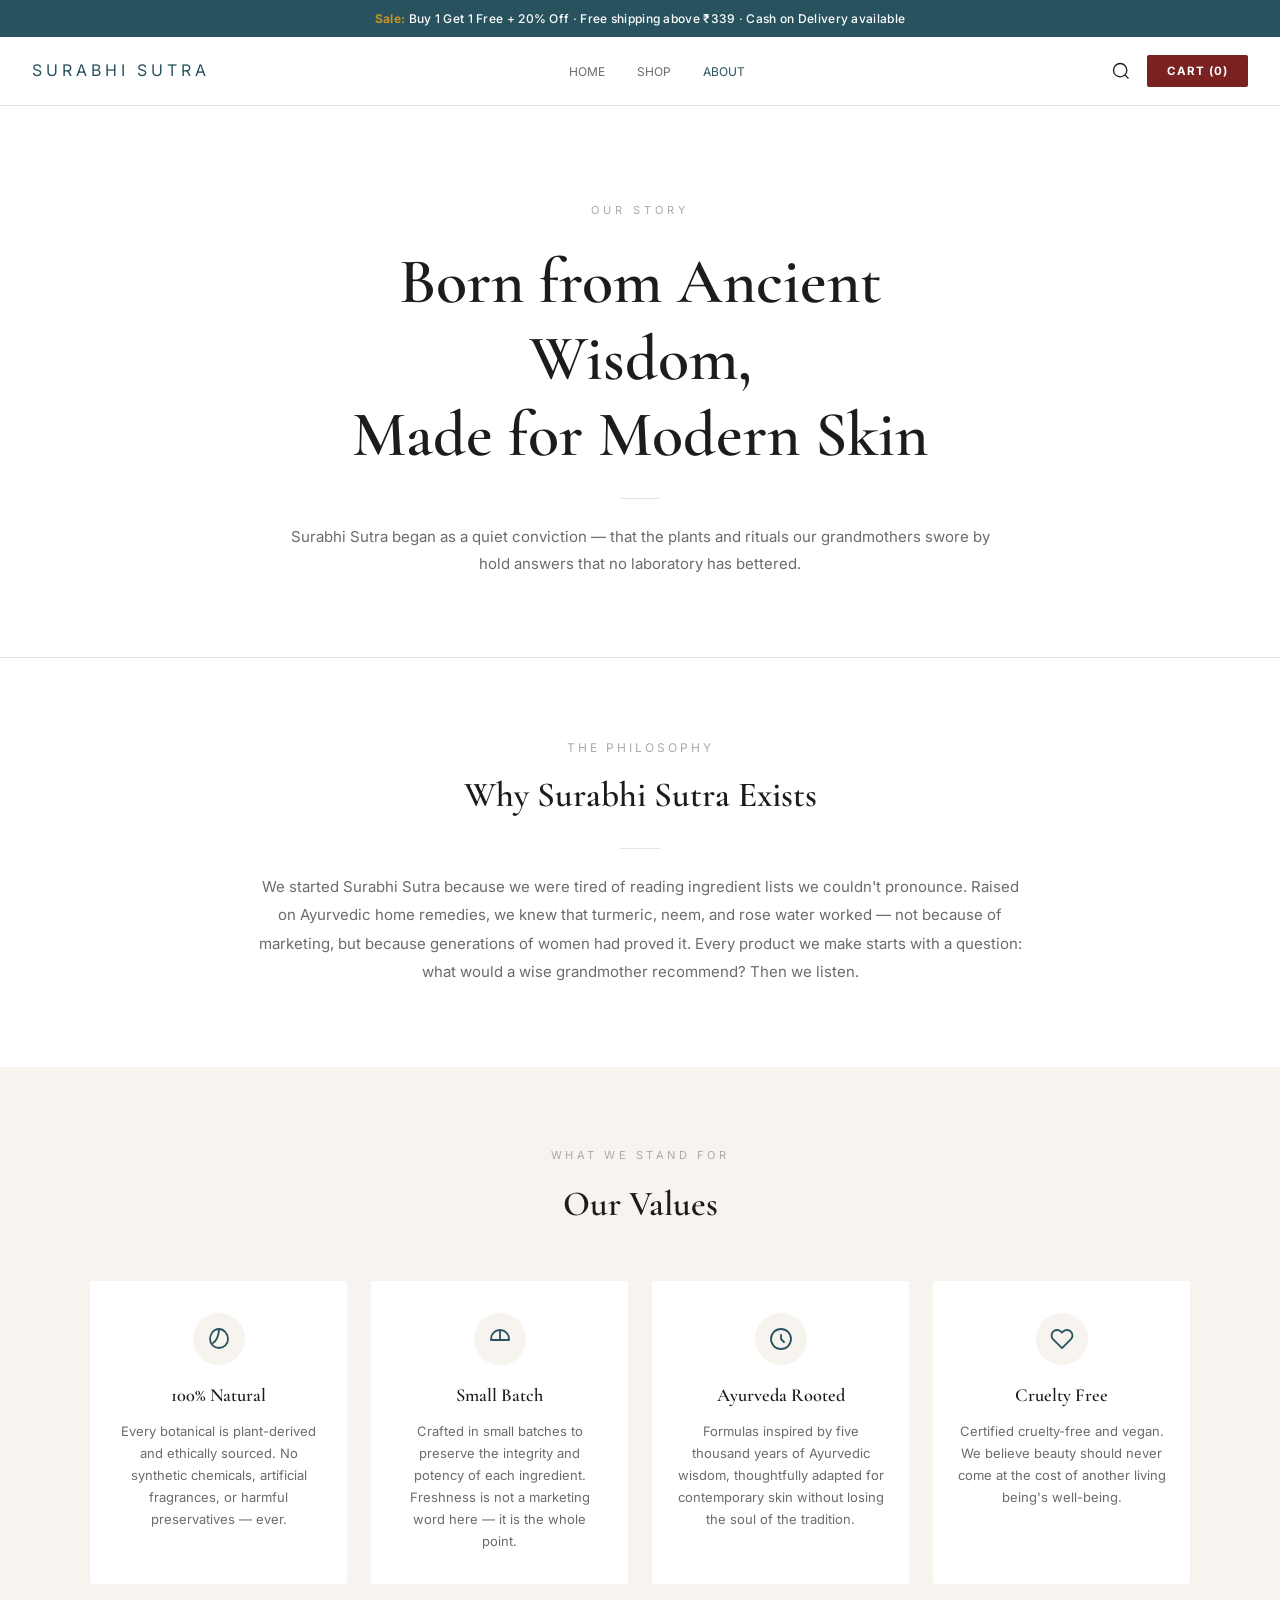
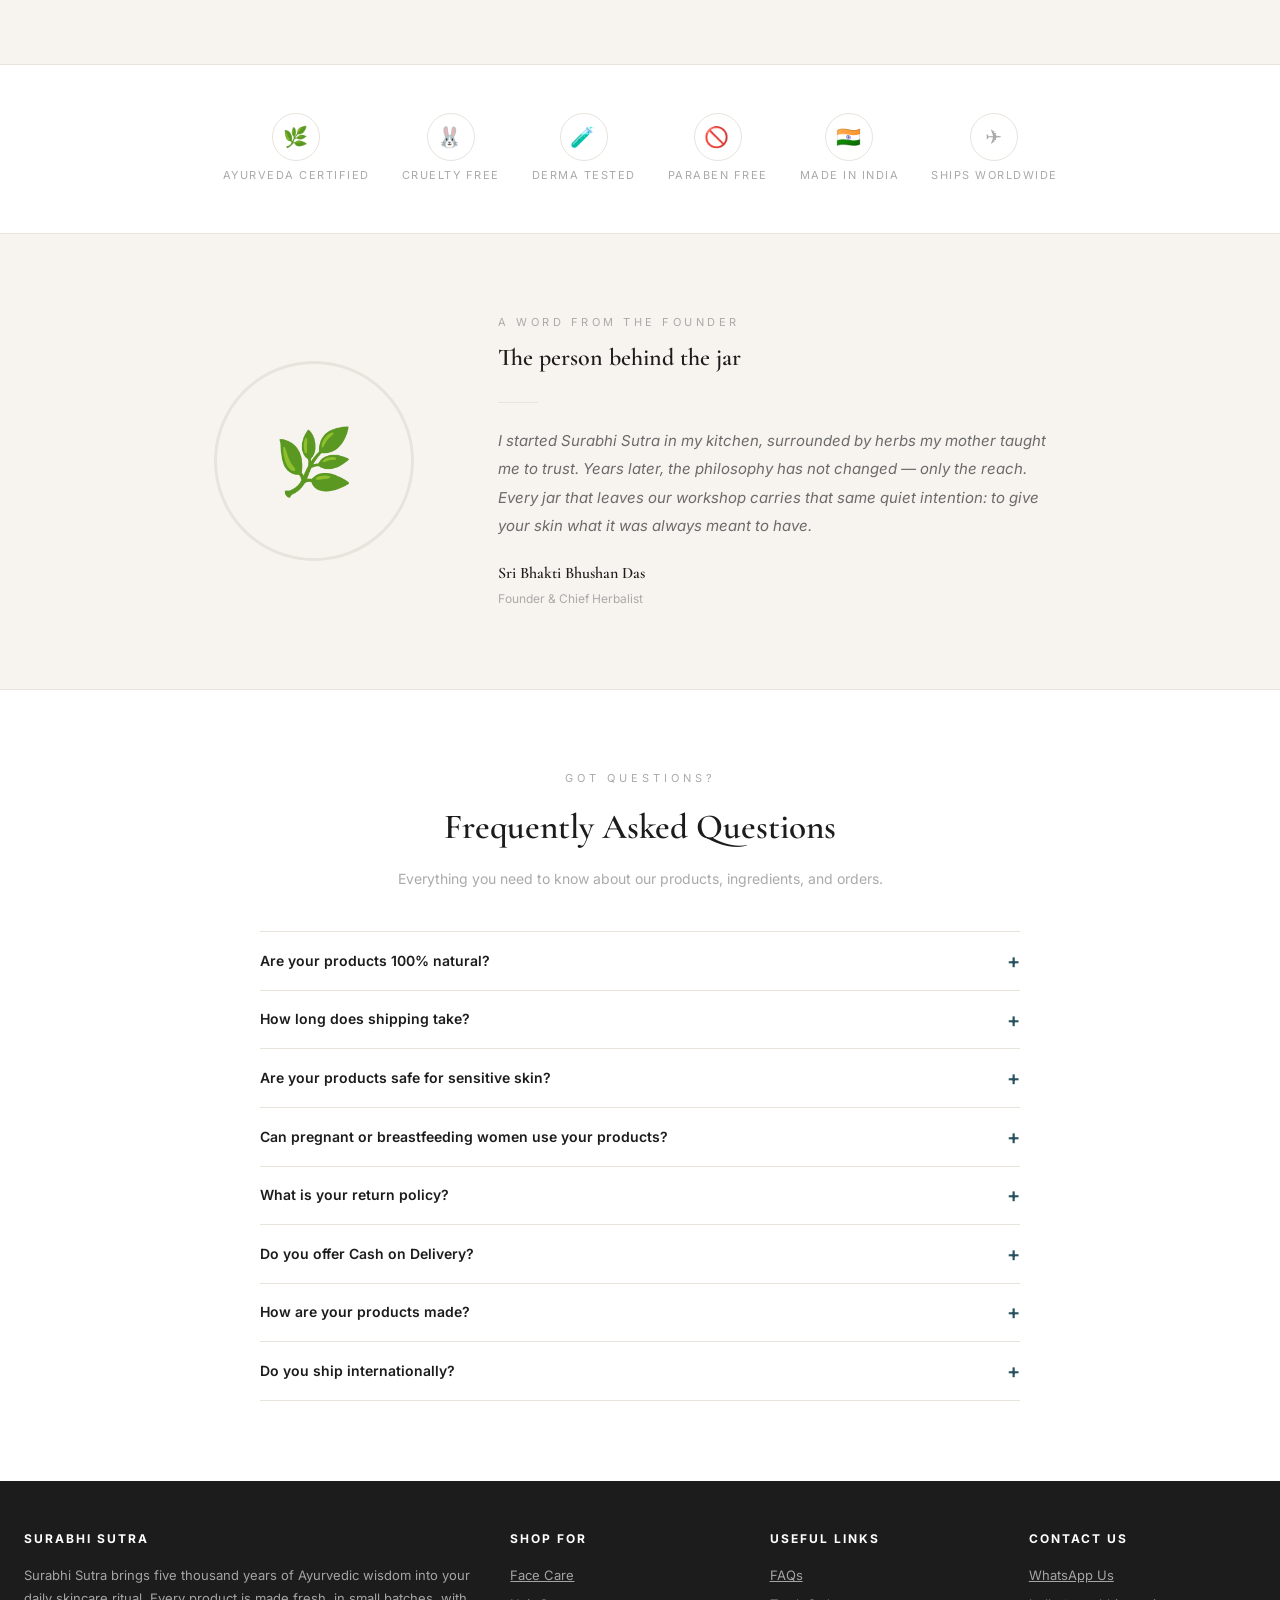
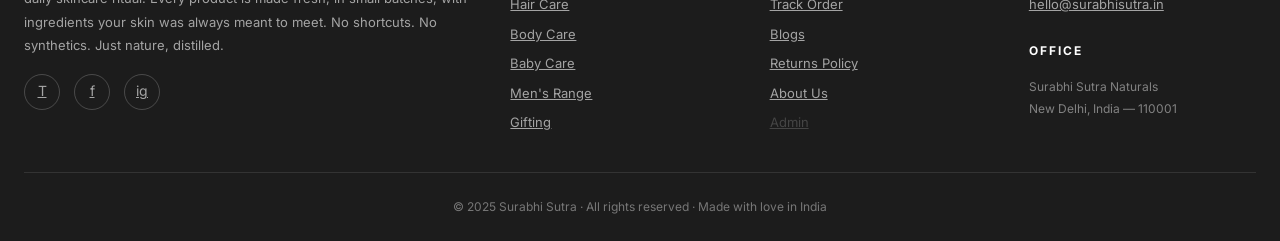
==== commit c2af6173: "Fix founder name default: Priya Sharma → Sri Bhakti Bhushan Das The about page reads from localStora" ====
--- a/about.html
+++ b/about.html
@@ -205,6 +205,18 @@
   </style>
 </head>
 <body>
+
+<!-- SEARCH OVERLAY -->
+<div id="search-overlay" style="display:none;position:fixed;inset:0;z-index:10000;background:rgba(0,0,0,0.55);align-items:flex-start;justify-content:center;" onclick="closeSearch()">
+  <div style="background:#fff;width:90%;max-width:600px;margin-top:80px;border-radius:8px;padding:1.5rem;box-shadow:0 8px 40px rgba(0,0,0,0.2);" onclick="event.stopPropagation()">
+    <div style="display:flex;gap:10px;align-items:center;margin-bottom:1rem;">
+      <svg viewBox="0 0 24 24" style="width:18px;height:18px;flex-shrink:0;stroke:currentColor;fill:none;stroke-width:2;color:#888;"><circle cx="11" cy="11" r="8"/><path d="m21 21-4.35-4.35"/></svg>
+      <input type="text" id="search-input" placeholder="Search products…" oninput="liveSearch(this.value)" onkeydown="if(event.key==='Escape')closeSearch()" style="flex:1;border:none;outline:none;font-size:16px;font-family:inherit;"/>
+      <button onclick="closeSearch()" style="background:none;border:none;font-size:20px;cursor:pointer;color:#888;line-height:1;">✕</button>
+    </div>
+    <div id="search-results"></div>
+  </div>
+</div>
 
 <!-- ANNOUNCE BAR -->
 <div class="announce-bar"><span id="announce-bar-text"></span></div>
@@ -236,7 +248,7 @@
   </ul>
 
   <div class="nav-right">
-    <button class="nav-icon-btn" title="Search" aria-label="Search" onclick="window.location.href='index.html?goto=shop'">
+    <button class="nav-icon-btn" title="Search" aria-label="Search" onclick="openSearch()">
       <svg viewBox="0 0 24 24"><circle cx="11" cy="11" r="8"/><path d="m21 21-4.35-4.35"/></svg>
     </button>
     <button class="nav-cart" onclick="window.location.href='index.html?goto=cart'">
@@ -252,6 +264,7 @@
 <div id="mobile-nav-overlay" class="mobile-nav-overlay">
   <button class="mobile-nav-close" onclick="document.getElementById('mobile-nav-overlay').classList.remove('open')" aria-label="Close menu">✕</button>
   <nav class="mobile-nav-list">
+    <a onclick="document.getElementById('mobile-nav-overlay').classList.remove('open');openSearch()">Search</a>
     <a onclick="window.location.href='index.html'">Home</a>
     <a onclick="window.location.href='index.html?goto=shop'">Shop</a>
     <a onclick="window.location.href='about.html'" style="color:var(--terracotta);">About</a>
@@ -314,7 +327,7 @@
       <h3 class="ab-founder-heading">The person behind the jar</h3>
       <div class="ab-divider left"></div>
       <p class="ab-founder-note" id="ab-founder-note">I started Surabhi Sutra in my kitchen, surrounded by herbs my mother taught me to trust. Years later, the philosophy has not changed — only the reach. Every jar that leaves our workshop carries that same quiet intention: to give your skin what it was always meant to have.</p>
-      <p class="ab-founder-sig" id="ab-founder-name">Priya Sharma</p>
+      <p class="ab-founder-sig" id="ab-founder-name">Sri Bhakti Bhushan Das</p>
       <p class="ab-founder-role" id="ab-founder-role">Founder &amp; Chief Herbalist</p>
     </div>
   </div>
@@ -402,7 +415,7 @@
       { title: 'Ayurveda Rooted', desc: 'Formulas inspired by five thousand years of Ayurvedic wisdom, thoughtfully adapted for contemporary skin without losing the soul of the tradition.' },
       { title: 'Cruelty Free',    desc: 'Certified cruelty-free and vegan. We believe beauty should never come at the cost of another living being\'s well-being.' }
     ],
-    founder_name: 'Priya Sharma',
+    founder_name: 'Sri Bhakti Bhushan Das',
     founder_role: 'Founder & Chief Herbalist',
     founder_note: 'I started Surabhi Sutra in my kitchen, surrounded by herbs my mother taught me to trust. Years later, the philosophy has not changed — only the reach. Every jar that leaves our workshop carries that same quiet intention: to give your skin what it was always meant to have.',
     founder_img:  '',
@@ -492,9 +505,68 @@
   } catch {}
 }
 
+const API_URL_ABOUT = 'https://script.google.com/macros/s/AKfycbx8IDlm6gWem4fywOy1q3C3YHUrcEXlGq7O9bD51HoPVVak9wKJOAYZKXyW3LkNOZpQ/exec';
+const API_BACKUP_ABOUT = 'https://script.google.com/macros/s/AKfycbzU7DL2drV7tvr38ZoqkFEImAdtzzSPNyxyXmvBin2a3jbs04Rs7njf5FFCP6CT8KPIrw/exec';
+let aboutProducts = [];
+
+(async function loadAboutProducts(){
+  const CACHE_KEY = 'surabhi_products_cache';
+  try {
+    const cached = JSON.parse(localStorage.getItem(CACHE_KEY) || 'null');
+    if (cached && cached.products && cached.products.length) aboutProducts = cached.products;
+  } catch {}
+  try {
+    const res = await fetch(API_URL_ABOUT + '?action=getProducts').then(r => r.json()).catch(async () =>
+      fetch(API_BACKUP_ABOUT + '?action=getProducts').then(r => r.json())
+    );
+    if (res.success && res.products) {
+      aboutProducts = res.products.map(p => {
+        try { p.images = typeof p.images === 'string' ? JSON.parse(p.images) : p.images; } catch { p.images = p.image_url ? [p.image_url] : []; }
+        return p;
+      });
+    }
+  } catch {}
+})();
+
+function openSearch() {
+  document.getElementById('search-overlay').style.display = 'flex';
+  document.body.style.overflow = 'hidden';
+  setTimeout(() => document.getElementById('search-input').focus(), 50);
+}
+function closeSearch() {
+  document.getElementById('search-overlay').style.display = 'none';
+  document.body.style.overflow = '';
+}
+function liveSearch(q) {
+  const el = document.getElementById('search-results');
+  if (!el) return;
+  const query = (q || '').trim().toLowerCase();
+  if (!query) { el.innerHTML = ''; return; }
+  const hits = aboutProducts.filter(p =>
+    (p.name || '').toLowerCase().includes(query) ||
+    (p.category || '').toLowerCase().includes(query)
+  ).slice(0, 6);
+  const esc = s => String(s ?? '').replace(/&/g,'&amp;').replace(/"/g,'&quot;').replace(/'/g,'&#39;');
+  el.innerHTML = hits.length
+    ? hits.map(p => {
+        const img = Array.isArray(p.images) ? p.images[0] : p.image_url || '';
+        return `<div class="search-result-item" onclick="closeSearch();window.location.href='product-detail.html?id=${esc(p.id)}'">
+          ${img ? `<img src="${img}" class="search-thumb">` : '<div class="search-thumb search-thumb-empty"></div>'}
+          <div><div class="search-item-name">${p.name}</div><div class="search-item-price">₹${p.price}</div></div>
+        </div>`;
+      }).join('')
+    : '<p class="search-empty">No products found.</p>';
+}
+
 render();
 renderFooter();
 initAnnounceBar();
+
+const _btt = document.getElementById('back-to-top');
+if(_btt) window.addEventListener('scroll', ()=>{ _btt.classList.toggle('visible', window.scrollY>350); }, {passive:true});
 </script>
+
+<!-- Back to Top -->
+<button class="back-to-top" id="back-to-top" onclick="window.scrollTo({top:0,behavior:'smooth'})" aria-label="Back to top">&#8593;</button>
 </body>
 </html>
--- a/css/styles.css
+++ b/css/styles.css
@@ -3,6 +3,14 @@
   margin:0;
   padding:0;
   box-sizing:border-box;
+}
+html,body{
+  overflow-x:hidden;
+  -webkit-text-size-adjust:100%;
+}
+/* Prevent iOS Safari auto-zoom on focus */
+@media(max-width:767px){
+  input,select,textarea{font-size:16px!important;}
 }
 
 /* ────────────────────────────── WELCOME SCREEN ────────────────────────────── */
@@ -273,6 +281,8 @@
 .nav-cart:hover{background:var(--brown);}
 @media(max-width:768px){
   .nav-icon-btn{display:none;}
+  /* keep wishlist heart visible in mobile nav */
+  .nav-wishlist-wrap .nav-icon-btn{display:flex;}
 }
 
 /* PAGE */
@@ -402,6 +412,7 @@
   aspect-ratio:3/4;
   background:var(--beige);
   overflow:hidden;
+  position:relative;
 }
 
 .product-img img{
@@ -579,7 +590,11 @@
   background:none;
   border:none;
   cursor:pointer;
-  padding:6px;
+  padding:10px;
+  min-width:44px;
+  min-height:44px;
+  align-items:center;
+  justify-content:center;
 }
 .nav-hamburger span{
   display:block;
@@ -605,14 +620,20 @@
 .mobile-nav-overlay.open{display:flex;}
 .mobile-nav-close{
   position:absolute;
-  top:1.5rem;
-  right:1.5rem;
+  top:1rem;
+  right:1rem;
   background:none;
   border:none;
   font-size:26px;
   cursor:pointer;
   color:var(--text-dark);
   line-height:1;
+  padding:10px;
+  min-width:44px;
+  min-height:44px;
+  display:flex;
+  align-items:center;
+  justify-content:center;
 }
 .mobile-nav-list{
   display:flex;
@@ -648,6 +669,7 @@
   .section{padding:2.5rem 0;}
   .section-title{font-size:1.5rem;}
   .announce-bar{font-size:11px;padding:7px 10px;}
+  .checkout-form{padding:1.25rem;}
 }
 
 @media(max-width:600px){
@@ -780,8 +802,9 @@
 }
 
 .qty-btn{
-  width:38px;
-  height:38px;
+  width:44px;
+  height:44px;
+  min-width:44px;
   background:none;
   border:none;
   font-size:18px;
@@ -1163,6 +1186,9 @@
 .editorial-panel::before{
   content:'';position:absolute;inset:0;
   background:radial-gradient(ellipse at 30% 50%,var(--sage-light) 0%,#1a3a42 100%);
+}
+.editorial-panel.has-image::before{
+  background:linear-gradient(to right,rgba(0,0,0,.45),rgba(0,0,0,.1));
 }
 .editorial-panel-icon{font-size:8rem;opacity:.13;position:relative;z-index:1;transform:rotate(-12deg);}
 .editorial-content{
@@ -1341,7 +1367,9 @@
 }
 .main-cart-close{
   background:none;border:none;font-size:18px;
-  cursor:pointer;color:var(--text-mid);line-height:1;padding:4px;
+  cursor:pointer;color:var(--text-mid);line-height:1;
+  padding:10px;min-width:44px;min-height:44px;
+  display:flex;align-items:center;justify-content:center;
 }
 .main-cart-body{flex:1;overflow-y:auto;padding:1rem 1.5rem;}
 .main-cart-empty{
@@ -1394,4 +1422,102 @@
   cursor:pointer;font-family:'Inter',system-ui,sans-serif;
   transition:.2s;
 }
-.main-cart-continue-btn:hover{border-color:var(--text-dark);}+.main-cart-continue-btn:hover{border-color:var(--text-dark);}
+
+/* ── SKELETON LOADING ── */
+@keyframes shimmer{0%{background-position:-600px 0}100%{background-position:600px 0}}
+.skeleton-card{pointer-events:none;cursor:default;}
+.skeleton-pulse,.skeleton-line{
+  background:linear-gradient(90deg,#ece9e4 25%,#f5f3ef 50%,#ece9e4 75%);
+  background-size:1200px 100%;
+  animation:shimmer 1.6s infinite linear;
+  border-radius:4px;
+}
+.skeleton-pulse{width:100%;height:100%;border-radius:0;}
+.skeleton-line{height:13px;margin:4px 0;}
+
+/* ── PRODUCT CARD STARS ── */
+.card-stars{font-size:12px;color:#888;margin:2px 0 4px;}
+.card-rev-count{font-size:11px;color:#aaa;}
+.card-name{font-weight:600;font-size:14px;margin-bottom:2px;}
+.card-price{font-size:14px;font-weight:700;color:var(--text-dark);}
+
+/* ── SEARCH OVERLAY ── */
+.search-result-item{display:flex;align-items:center;gap:12px;padding:10px 8px;cursor:pointer;border-radius:6px;transition:background .15s;}
+.search-result-item:hover{background:#f5f5f5;}
+.search-thumb{width:48px;height:48px;object-fit:cover;border-radius:4px;flex-shrink:0;}
+.search-thumb-empty{background:var(--beige);}
+.search-item-name{font-weight:600;font-size:14px;}
+.search-item-price{font-size:12px;color:#888;margin-top:2px;}
+.search-empty{color:#888;font-size:14px;padding:8px 0;}
+
+/* ── CHECKOUT PROMO ── */
+.promo-row{display:flex;gap:8px;margin-bottom:0.5rem;}
+.promo-row input{flex:1;padding:10px 12px;border:1px solid var(--border);border-radius:4px;font-size:14px;font-family:inherit;}
+@media(max-width:480px){
+  .promo-row{flex-direction:column;}
+  .promo-apply-btn{width:100%;}
+}
+.promo-apply-btn{padding:10px 18px;background:var(--sage);color:#fff;border:none;border-radius:4px;cursor:pointer;font-size:13px;font-weight:600;white-space:nowrap;}
+.promo-apply-btn:hover{background:#3a6347;}
+
+/* ── CHECKOUT SUMMARY BOX ── */
+.co-summary-box{background:var(--cream);border:1px solid var(--border);border-radius:6px;padding:1.25rem;margin-bottom:1.25rem;}
+.co-summary-title{font-size:11px;letter-spacing:2px;text-transform:uppercase;color:var(--text-light);margin-bottom:0.75rem;}
+.co-summary-row{display:flex;justify-content:space-between;font-size:14px;padding:4px 0;}
+.co-summary-divider{border-top:1px solid var(--border);margin:8px 0;}
+.co-discount{color:#27ae60;}
+.co-total{font-weight:700;font-size:16px;margin-top:4px;color:var(--text-dark);}
+
+/* ── RITUAL GRID ── */
+.ritual-grid{display:grid;grid-template-columns:repeat(6,1fr);gap:10px;}
+.ritual-slot{aspect-ratio:9/16;border-radius:12px;overflow:hidden;position:relative;background:linear-gradient(145deg,var(--sage) 0%,var(--terracotta) 100%);}
+.ritual-slot-emoji{position:absolute;inset:0;display:flex;align-items:center;justify-content:center;font-size:3rem;}
+.ritual-slot video,.ritual-slot iframe{position:absolute;inset:0;width:100%;height:100%;object-fit:cover;border:none;}
+.ritual-slot-caption{position:absolute;bottom:0;left:0;right:0;background:linear-gradient(transparent,rgba(0,0,0,.55));color:#fff;font-size:11px;padding:20px 10px 8px;line-height:1.3;}
+@media(max-width:900px){.ritual-grid{grid-template-columns:repeat(3,1fr);}}
+@media(max-width:540px){.ritual-grid{grid-template-columns:repeat(2,1fr);gap:8px;}}
+
+/* ── WISHLIST HEART BUTTON ── */
+.card-wishlist{position:absolute;top:8px;right:8px;background:rgba(255,255,255,.9);border:none;border-radius:50%;width:36px;height:36px;display:flex;align-items:center;justify-content:center;cursor:pointer;font-size:16px;color:#999;transition:color .2s,background .2s;backdrop-filter:blur(4px);line-height:1;box-shadow:0 1px 6px rgba(0,0,0,.12);}
+.card-wishlist:hover{background:#fff;color:#e74c3c;}
+.card-wishlist.wishlisted{color:#e74c3c;}
+.product-card.oos{cursor:default;opacity:.75;}
+.card-oos-badge{position:absolute;inset:0;display:flex;align-items:center;justify-content:center;background:rgba(0,0,0,.38);color:#fff;font-size:12px;font-weight:700;letter-spacing:.8px;text-transform:uppercase;border-radius:8px;}
+.card-oos-text{color:var(--text-light);font-size:13px;}
+/* WhatsApp floating button */
+.wa-float{position:fixed;bottom:88px;right:20px;z-index:900;width:52px;height:52px;border-radius:50%;background:#25d366;display:flex;align-items:center;justify-content:center;box-shadow:0 4px 16px rgba(0,0,0,.25);transition:transform .2s;}
+.wa-float:hover{transform:scale(1.1);}
+.wa-float svg{width:28px;height:28px;fill:#fff;}
+@media(min-width:768px){.wa-float{bottom:32px;}}
+
+/* ── WISHLIST DRAWER ── */
+.wishlist-overlay{position:fixed;inset:0;background:rgba(0,0,0,.45);z-index:1100;opacity:0;pointer-events:none;transition:opacity .3s;}
+.wishlist-overlay.open{opacity:1;pointer-events:auto;}
+.wishlist-drawer{position:fixed;top:0;right:0;width:380px;max-width:100vw;height:100%;background:#fff;z-index:1101;transform:translateX(100%);transition:transform .35s cubic-bezier(.4,0,.2,1);display:flex;flex-direction:column;box-shadow:-4px 0 24px rgba(0,0,0,.12);}
+.wishlist-drawer.open{transform:translateX(0);}
+.wishlist-drawer-head{padding:1.25rem 1.5rem;border-bottom:1px solid var(--border);display:flex;align-items:center;justify-content:space-between;}
+.wishlist-drawer-head span{font-size:15px;font-weight:700;color:var(--text-dark);letter-spacing:.5px;}
+.wishlist-close{background:none;border:none;font-size:20px;cursor:pointer;color:#888;line-height:1;padding:10px;min-width:44px;min-height:44px;display:flex;align-items:center;justify-content:center;}
+.wishlist-body{flex:1;overflow-y:auto;padding:1.25rem 1.5rem;}
+.wishlist-empty{text-align:center;padding:3rem 1rem;color:var(--text-light);font-size:14px;line-height:1.7;}
+.wishlist-empty button{margin-top:1rem;}
+.wishlist-item{display:grid;grid-template-columns:72px 1fr auto;gap:12px;align-items:center;padding:12px 0;border-bottom:1px solid var(--border);}
+.wishlist-item:last-child{border-bottom:none;}
+.wishlist-thumb{width:72px;height:72px;border-radius:6px;object-fit:cover;background:var(--beige);cursor:pointer;}
+.wishlist-info{min-width:0;}
+.wishlist-name{font-size:13px;font-weight:600;color:var(--text-dark);white-space:nowrap;overflow:hidden;text-overflow:ellipsis;cursor:pointer;}
+.wishlist-name:hover{color:var(--terracotta);}
+.wishlist-price{font-size:13px;color:var(--text-mid);margin-top:3px;}
+.wishlist-atc{font-size:11px;padding:6px 12px;margin-top:6px;}
+.wishlist-remove{background:none;border:none;color:#ccc;cursor:pointer;font-size:18px;line-height:1;padding:4px;transition:color .2s;}
+.wishlist-remove:hover{color:#e74c3c;}
+/* Nav heart badge */
+.nav-wishlist-wrap{position:relative;display:inline-flex;}
+.wishlist-badge{position:absolute;top:-5px;right:-6px;background:var(--terracotta);color:#fff;font-size:9px;font-weight:700;min-width:16px;height:16px;border-radius:8px;display:flex;align-items:center;justify-content:center;padding:0 3px;line-height:1;}
+
+/* ── BACK TO TOP ── */
+.back-to-top{position:fixed;bottom:160px;right:20px;z-index:850;width:40px;height:40px;border-radius:50%;background:var(--brown);color:#fff;border:none;cursor:pointer;font-size:18px;display:flex;align-items:center;justify-content:center;box-shadow:0 3px 12px rgba(0,0,0,.2);opacity:0;pointer-events:none;transition:opacity .3s,transform .3s;}
+.back-to-top.visible{opacity:1;pointer-events:auto;}
+.back-to-top:hover{transform:scale(1.1);}
+@media(min-width:768px){.back-to-top{bottom:90px;}}
